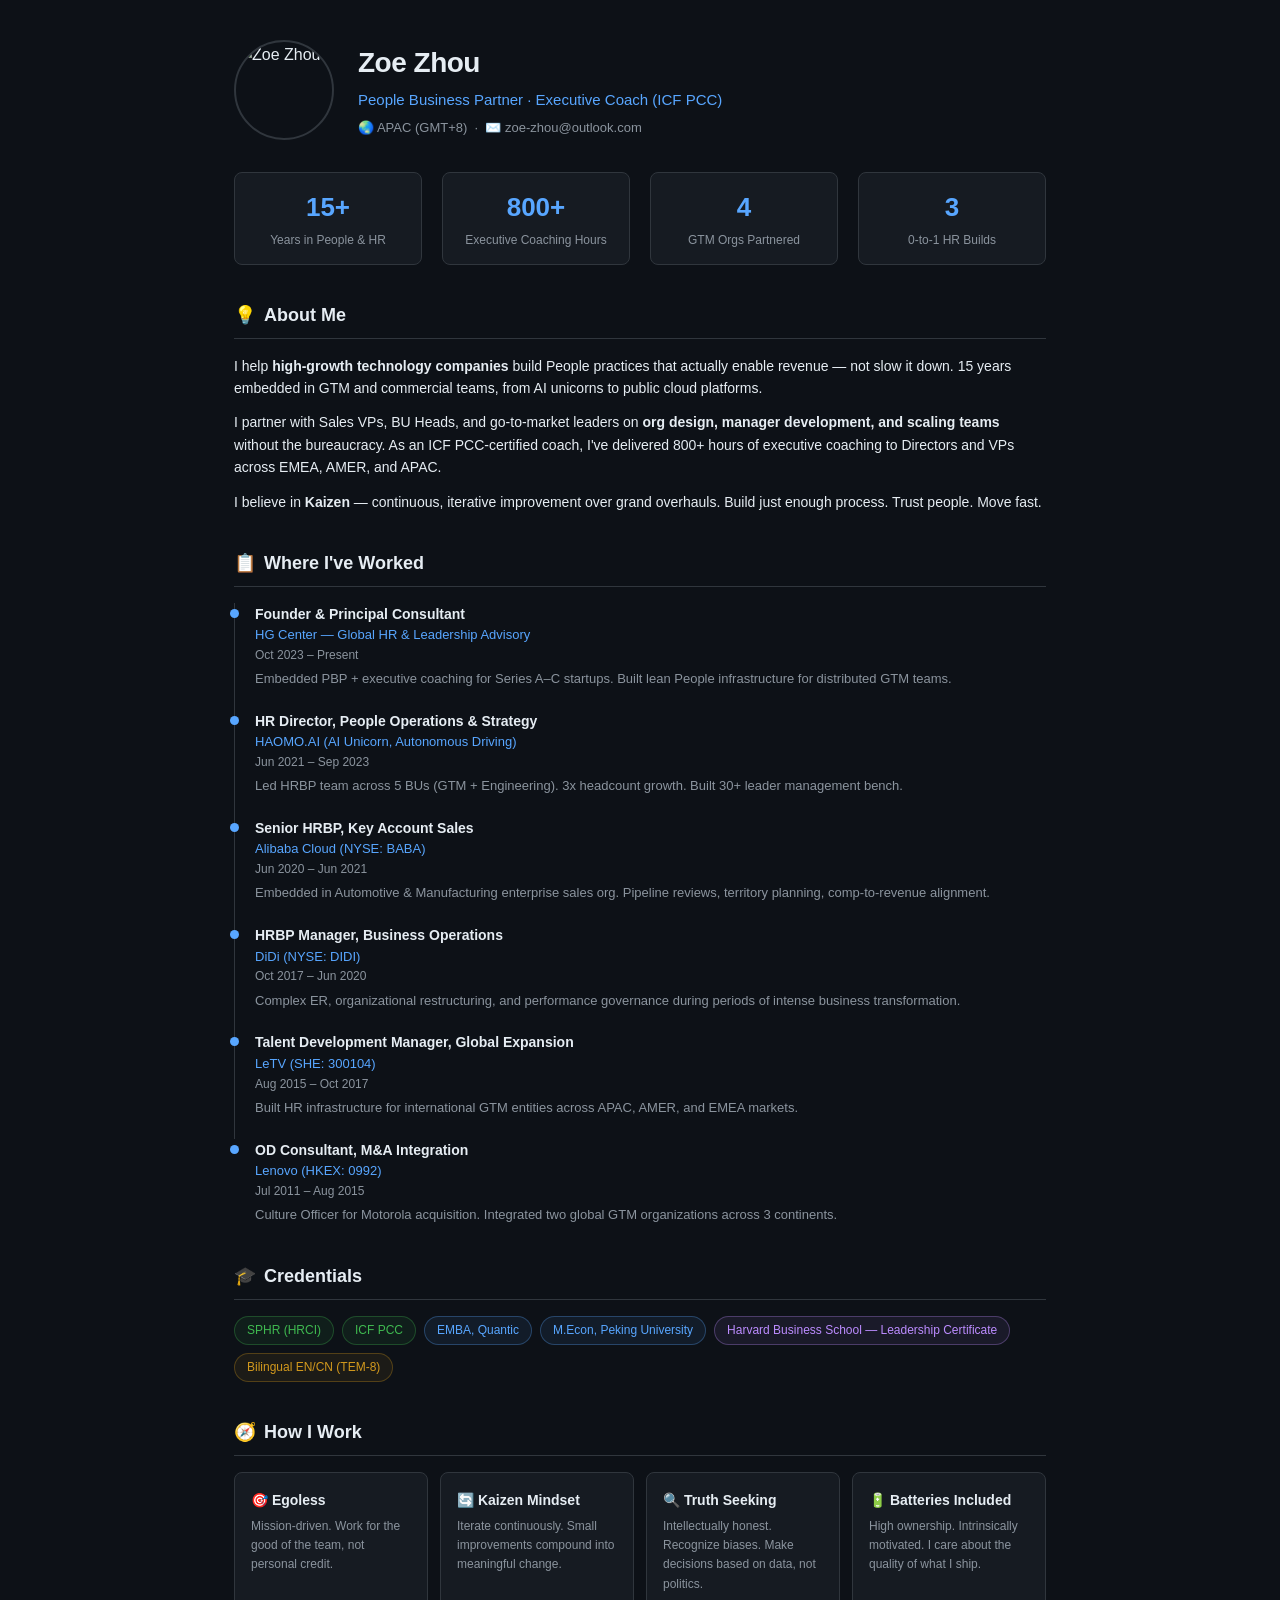
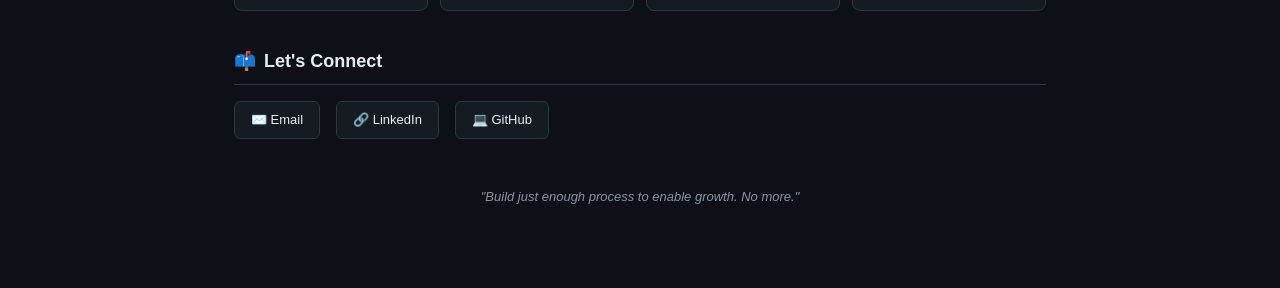
==== index.html @ 92620b41 "Add files via upload" ====
<!DOCTYPE html>
<html lang="en">
<head>
    <meta charset="UTF-8">
    <meta name="viewport" content="width=device-width, initial-scale=1.0">
    <title>Zoe Zhou — People Business Partner · Executive Coach</title>
    <style>
        :root {
            --bg: #0d1117;
            --surface: #161b22;
            --border: #30363d;
            --text: #e6edf3;
            --muted: #8b949e;
            --accent: #58a6ff;
            --green: #3fb950;
            --purple: #bc8cff;
            --orange: #d2991d;
        }

        * { margin: 0; padding: 0; box-sizing: border-box; }

        body {
            font-family: -apple-system, BlinkMacSystemFont, "Segoe UI", Helvetica, Arial, sans-serif;
            background: var(--bg);
            color: var(--text);
            line-height: 1.6;
            max-width: 860px;
            margin: 0 auto;
            padding: 40px 24px 80px;
        }

        /* ---- Header ---- */
        .header {
            display: flex;
            align-items: center;
            gap: 24px;
            margin-bottom: 32px;
            flex-wrap: wrap;
        }
        .avatar {
            width: 100px;
            height: 100px;
            border-radius: 50%;
            border: 2px solid var(--border);
            object-fit: cover;
            flex-shrink: 0;
        }
        .header-text h1 {
            font-size: 28px;
            font-weight: 700;
            letter-spacing: -0.5px;
        }
        .header-text .tagline {
            font-size: 15px;
            color: var(--accent);
            margin-top: 2px;
        }
        .header-text .meta {
            font-size: 13px;
            color: var(--muted);
            margin-top: 6px;
        }

        /* ---- Stats Row ---- */
        .stats {
            display: flex;
            gap: 20px;
            flex-wrap: wrap;
            margin-bottom: 36px;
        }
        .stat {
            background: var(--surface);
            border: 1px solid var(--border);
            border-radius: 8px;
            padding: 14px 20px;
            min-width: 120px;
            text-align: center;
            flex: 1;
        }
        .stat .num {
            font-size: 26px;
            font-weight: 700;
            color: var(--accent);
        }
        .stat .label {
            font-size: 12px;
            color: var(--muted);
            margin-top: 2px;
        }

        /* ---- Sections ---- */
        .section { margin-bottom: 36px; }
        .section h2 {
            font-size: 18px;
            font-weight: 600;
            margin-bottom: 16px;
            padding-bottom: 8px;
            border-bottom: 1px solid var(--border);
            display: flex;
            align-items: center;
            gap: 8px;
        }
        .section h2 .icon { font-size: 18px; }

        .section p, .section li {
            font-size: 14px;
            color: var(--text);
        }

        /* ---- Bio ---- */
        .bio p { margin-bottom: 12px; }

        /* ---- Timeline ---- */
        .timeline { list-style: none; }
        .timeline li {
            position: relative;
            padding-left: 20px;
            padding-bottom: 20px;
            border-left: 1px solid var(--border);
        }
        .timeline li:last-child { padding-bottom: 0; border-left-color: transparent; }
        .timeline li::before {
            content: "";
            position: absolute;
            left: -5px;
            top: 6px;
            width: 9px;
            height: 9px;
            border-radius: 50%;
            background: var(--accent);
        }
        .timeline .role {
            font-weight: 600;
            font-size: 14px;
        }
        .timeline .company {
            color: var(--accent);
            font-size: 13px;
        }
        .timeline .date {
            color: var(--muted);
            font-size: 12px;
        }
        .timeline .desc {
            font-size: 13px;
            color: var(--muted);
            margin-top: 4px;
        }

        /* ---- Badges ---- */
        .badges {
            display: flex;
            flex-wrap: wrap;
            gap: 8px;
        }
        .badge {
            display: inline-block;
            padding: 4px 12px;
            border-radius: 20px;
            font-size: 12px;
            font-weight: 500;
            background: var(--surface);
            border: 1px solid var(--border);
        }
        .badge.green  { color: var(--green);  border-color: rgba(63,185,80,0.3);  background: rgba(63,185,80,0.08); }
        .badge.blue   { color: var(--accent);  border-color: rgba(88,166,255,0.3); background: rgba(88,166,255,0.08); }
        .badge.purple { color: var(--purple);  border-color: rgba(188,140,255,0.3); background: rgba(188,140,255,0.08); }
        .badge.orange { color: var(--orange);  border-color: rgba(210,153,29,0.3);  background: rgba(210,153,29,0.08); }

        /* ---- Values Grid ---- */
        .values {
            display: grid;
            grid-template-columns: repeat(auto-fit, minmax(180px, 1fr));
            gap: 12px;
        }
        .value-card {
            background: var(--surface);
            border: 1px solid var(--border);
            border-radius: 8px;
            padding: 16px;
        }
        .value-card h3 {
            font-size: 14px;
            font-weight: 600;
            margin-bottom: 6px;
        }
        .value-card p {
            font-size: 12px;
            color: var(--muted);
        }

        /* ---- Contact ---- */
        .contact {
            display: flex;
            gap: 16px;
            flex-wrap: wrap;
        }
        .contact a {
            display: inline-flex;
            align-items: center;
            gap: 6px;
            padding: 8px 16px;
            border-radius: 6px;
            font-size: 13px;
            font-weight: 500;
            text-decoration: none;
            background: var(--surface);
            border: 1px solid var(--border);
            color: var(--text);
            transition: border-color 0.2s;
        }
        .contact a:hover { border-color: var(--accent); }

        /* ---- Footer ---- */
        .footer {
            text-align: center;
            font-size: 13px;
            color: var(--muted);
            margin-top: 48px;
            font-style: italic;
        }

        /* ---- Responsive ---- */
        @media (max-width: 500px) {
            .header { flex-direction: column; align-items: flex-start; }
            .stats { flex-direction: column; }
        }
    </style>
</head>
<body>

    <!-- ===== HEADER ===== -->
    <div class="header">
        <img class="avatar" src="avatar.jpg" alt="Zoe Zhou">
        <div class="header-text">
            <h1>Zoe Zhou</h1>
            <div class="tagline">People Business Partner · Executive Coach (ICF PCC)</div>
            <div class="meta">🌏 APAC (GMT+8) &nbsp;·&nbsp; ✉️ zoe-zhou@outlook.com</div>
        </div>
    </div>

    <!-- ===== STATS ===== -->
    <div class="stats">
        <div class="stat">
            <div class="num">15+</div>
            <div class="label">Years in People &amp; HR</div>
        </div>
        <div class="stat">
            <div class="num">800+</div>
            <div class="label">Executive Coaching Hours</div>
        </div>
        <div class="stat">
            <div class="num">4</div>
            <div class="label">GTM Orgs Partnered</div>
        </div>
        <div class="stat">
            <div class="num">3</div>
            <div class="label">0-to-1 HR Builds</div>
        </div>
    </div>

    <!-- ===== BIO ===== -->
    <div class="section">
        <h2><span class="icon">💡</span> About Me</h2>
        <div class="bio">
            <p>
                I help <strong>high-growth technology companies</strong> build People practices that actually enable revenue — not slow it down. 15 years embedded in GTM and commercial teams, from AI unicorns to public cloud platforms.
            </p>
            <p>
                I partner with Sales VPs, BU Heads, and go-to-market leaders on <strong>org design, manager development, and scaling teams</strong> without the bureaucracy. As an ICF PCC-certified coach, I've delivered 800+ hours of executive coaching to Directors and VPs across EMEA, AMER, and APAC.
            </p>
            <p>
                I believe in <strong>Kaizen</strong> — continuous, iterative improvement over grand overhauls. Build just enough process. Trust people. Move fast.
            </p>
        </div>
    </div>

    <!-- ===== TIMELINE ===== -->
    <div class="section">
        <h2><span class="icon">📋</span> Where I've Worked</h2>
        <ul class="timeline">
            <li>
                <div class="role">Founder &amp; Principal Consultant</div>
                <div class="company">HG Center — Global HR &amp; Leadership Advisory</div>
                <div class="date">Oct 2023 – Present</div>
                <div class="desc">Embedded PBP + executive coaching for Series A–C startups. Built lean People infrastructure for distributed GTM teams.</div>
            </li>
            <li>
                <div class="role">HR Director, People Operations &amp; Strategy</div>
                <div class="company">HAOMO.AI (AI Unicorn, Autonomous Driving)</div>
                <div class="date">Jun 2021 – Sep 2023</div>
                <div class="desc">Led HRBP team across 5 BUs (GTM + Engineering). 3x headcount growth. Built 30+ leader management bench.</div>
            </li>
            <li>
                <div class="role">Senior HRBP, Key Account Sales</div>
                <div class="company">Alibaba Cloud (NYSE: BABA)</div>
                <div class="date">Jun 2020 – Jun 2021</div>
                <div class="desc">Embedded in Automotive &amp; Manufacturing enterprise sales org. Pipeline reviews, territory planning, comp-to-revenue alignment.</div>
            </li>
            <li>
                <div class="role">HRBP Manager, Business Operations</div>
                <div class="company">DiDi (NYSE: DIDI)</div>
                <div class="date">Oct 2017 – Jun 2020</div>
                <div class="desc">Complex ER, organizational restructuring, and performance governance during periods of intense business transformation.</div>
            </li>
            <li>
                <div class="role">Talent Development Manager, Global Expansion</div>
                <div class="company">LeTV (SHE: 300104)</div>
                <div class="date">Aug 2015 – Oct 2017</div>
                <div class="desc">Built HR infrastructure for international GTM entities across APAC, AMER, and EMEA markets.</div>
            </li>
            <li>
                <div class="role">OD Consultant, M&amp;A Integration</div>
                <div class="company">Lenovo (HKEX: 0992)</div>
                <div class="date">Jul 2011 – Aug 2015</div>
                <div class="desc">Culture Officer for Motorola acquisition. Integrated two global GTM organizations across 3 continents.</div>
            </li>
        </ul>
    </div>

    <!-- ===== CREDENTIALS ===== -->
    <div class="section">
        <h2><span class="icon">🎓</span> Credentials</h2>
        <div class="badges">
            <span class="badge green">SPHR (HRCI)</span>
            <span class="badge green">ICF PCC</span>
            <span class="badge blue">EMBA, Quantic</span>
            <span class="badge blue">M.Econ, Peking University</span>
            <span class="badge purple">Harvard Business School — Leadership Certificate</span>
            <span class="badge orange">Bilingual EN/CN (TEM-8)</span>
        </div>
    </div>

    <!-- ===== VALUES ===== -->
    <div class="section">
        <h2><span class="icon">🧭</span> How I Work</h2>
        <div class="values">
            <div class="value-card">
                <h3>🎯 Egoless</h3>
                <p>Mission-driven. Work for the good of the team, not personal credit.</p>
            </div>
            <div class="value-card">
                <h3>🔄 Kaizen Mindset</h3>
                <p>Iterate continuously. Small improvements compound into meaningful change.</p>
            </div>
            <div class="value-card">
                <h3>🔍 Truth Seeking</h3>
                <p>Intellectually honest. Recognize biases. Make decisions based on data, not politics.</p>
            </div>
            <div class="value-card">
                <h3>🔋 Batteries Included</h3>
                <p>High ownership. Intrinsically motivated. I care about the quality of what I ship.</p>
            </div>
        </div>
    </div>

    <!-- ===== CONTACT ===== -->
    <div class="section">
        <h2><span class="icon">📫</span> Let's Connect</h2>
        <div class="contact">
            <a href="mailto:zoe-zhou@outlook.com">✉️ Email</a>
            <a href="https://linkedin.com/in/your-profile" target="_blank" rel="noopener">🔗 LinkedIn</a>
            <a href="https://github.com/your-username" target="_blank" rel="noopener">💻 GitHub</a>
        </div>
    </div>

    <!-- ===== FOOTER ===== -->
    <div class="footer">
        "Build just enough process to enable growth. No more."
    </div>

</body>
</html>
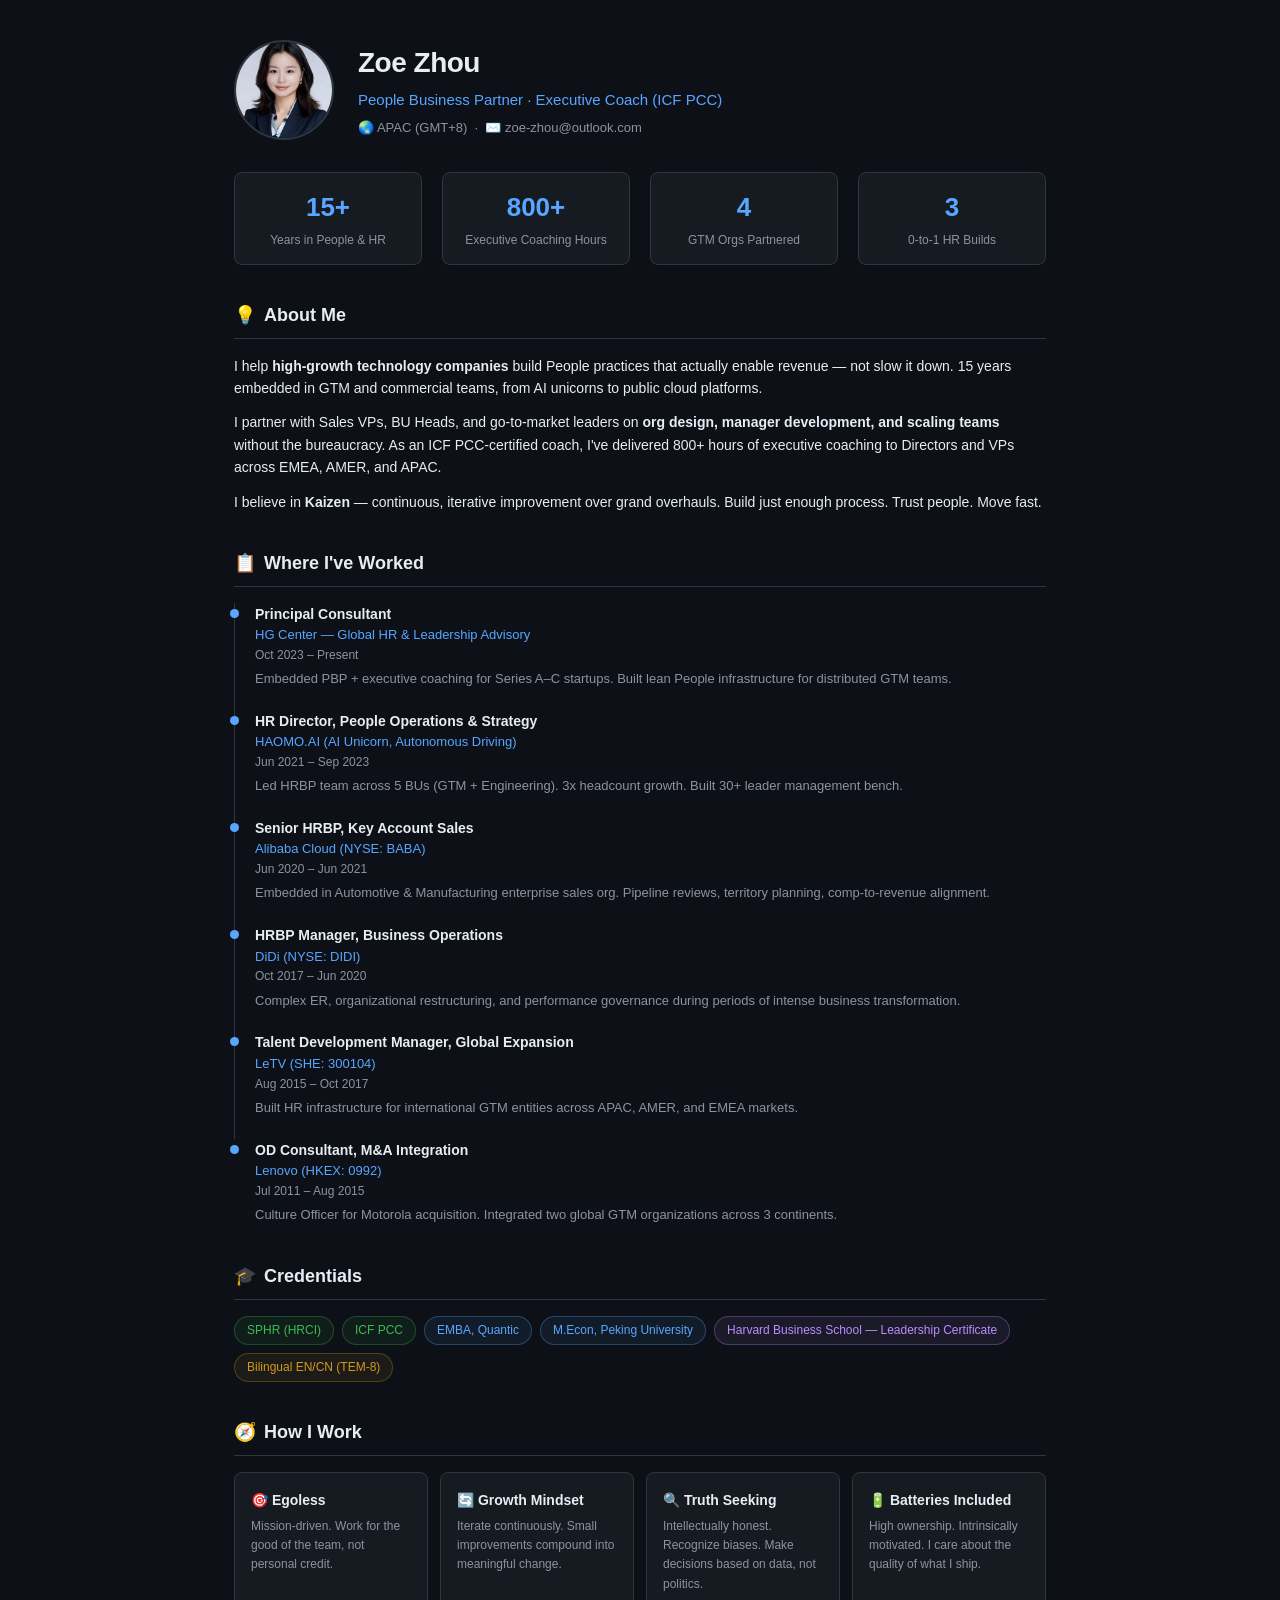
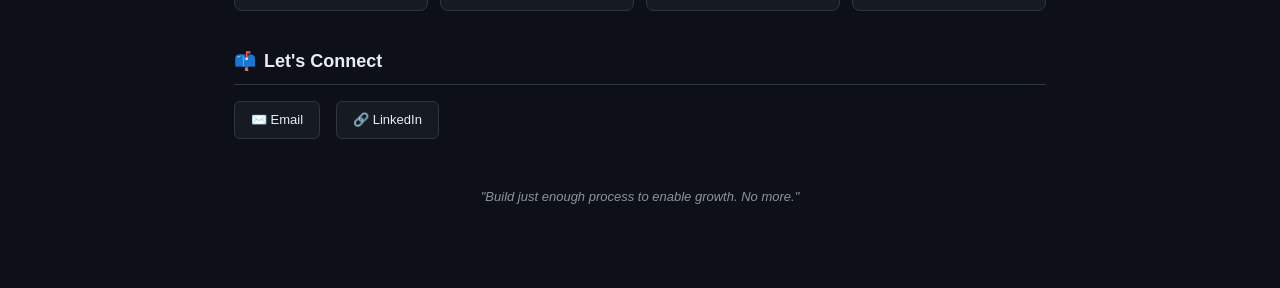
==== commit 7418eade: "Update index.html" ====
--- a/index.html
+++ b/index.html
@@ -280,7 +280,7 @@
         <h2><span class="icon">📋</span> Where I've Worked</h2>
         <ul class="timeline">
             <li>
-                <div class="role">Founder &amp; Principal Consultant</div>
+                <div class="role">Principal Consultant</div>
                 <div class="company">HG Center — Global HR &amp; Leadership Advisory</div>
                 <div class="date">Oct 2023 – Present</div>
                 <div class="desc">Embedded PBP + executive coaching for Series A–C startups. Built lean People infrastructure for distributed GTM teams.</div>
@@ -340,7 +340,7 @@
                 <p>Mission-driven. Work for the good of the team, not personal credit.</p>
             </div>
             <div class="value-card">
-                <h3>🔄 Kaizen Mindset</h3>
+                <h3>🔄 Growth Mindset</h3>
                 <p>Iterate continuously. Small improvements compound into meaningful change.</p>
             </div>
             <div class="value-card">
@@ -359,8 +359,7 @@
         <h2><span class="icon">📫</span> Let's Connect</h2>
         <div class="contact">
             <a href="mailto:zoe-zhou@outlook.com">✉️ Email</a>
-            <a href="https://linkedin.com/in/your-profile" target="_blank" rel="noopener">🔗 LinkedIn</a>
-            <a href="https://github.com/your-username" target="_blank" rel="noopener">💻 GitHub</a>
+            <a href="www.linkedin.com/in/zoe-zhou-058872bb" target="_blank" rel="noopener">🔗 LinkedIn</a>
         </div>
     </div>
 
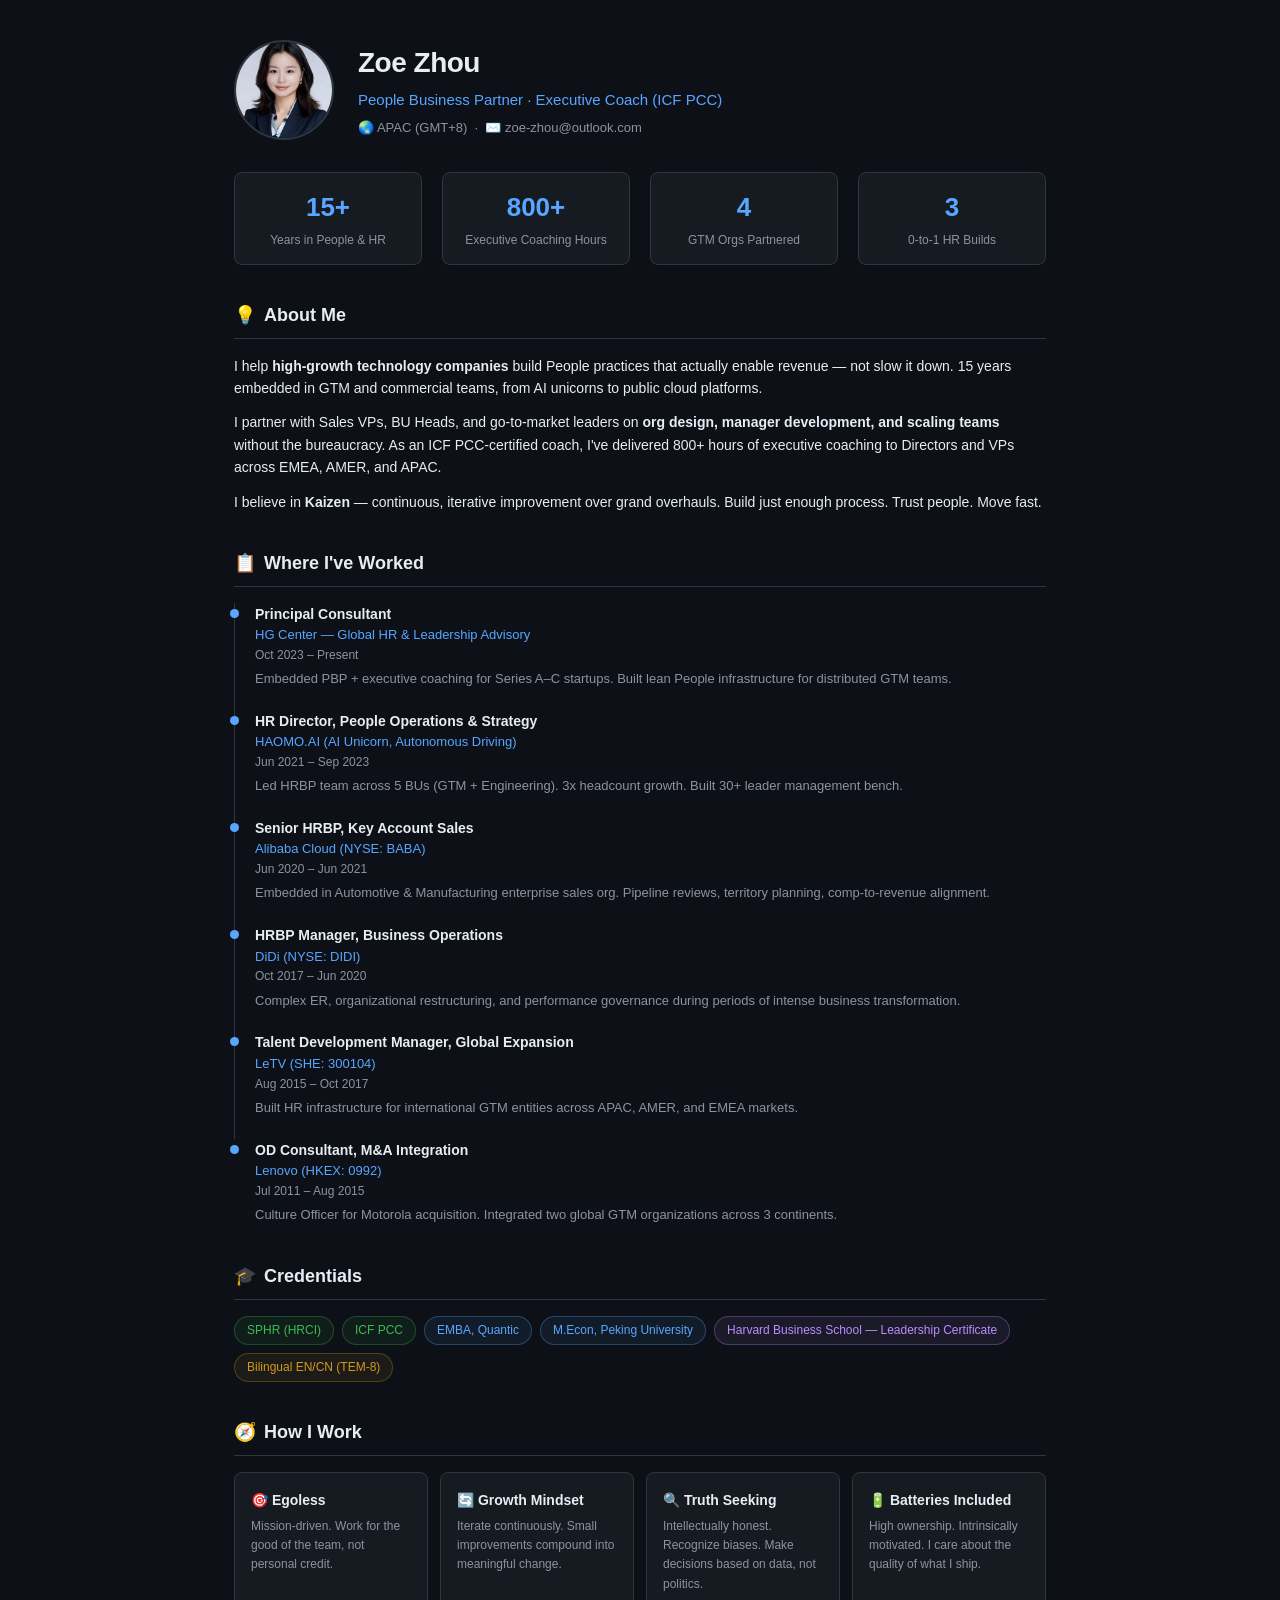
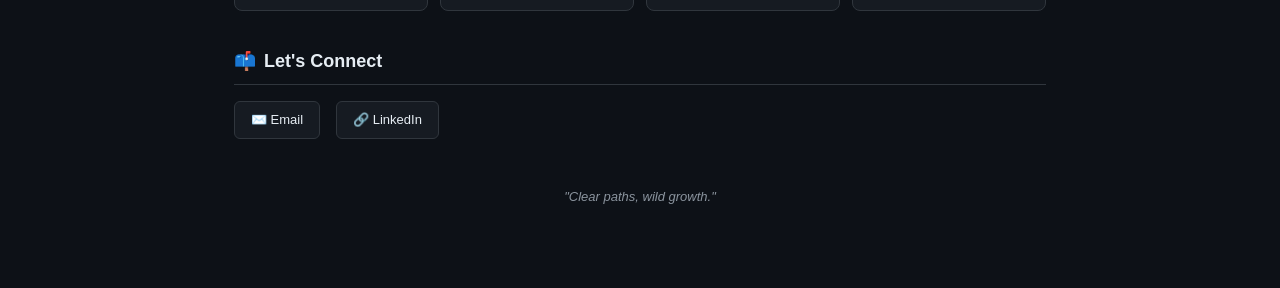
==== commit 620a7195: "Update index.html" ====
--- a/index.html
+++ b/index.html
@@ -365,7 +365,7 @@
 
     <!-- ===== FOOTER ===== -->
     <div class="footer">
-        "Build just enough process to enable growth. No more."
+        "Clear paths, wild growth."
     </div>
 
 </body>
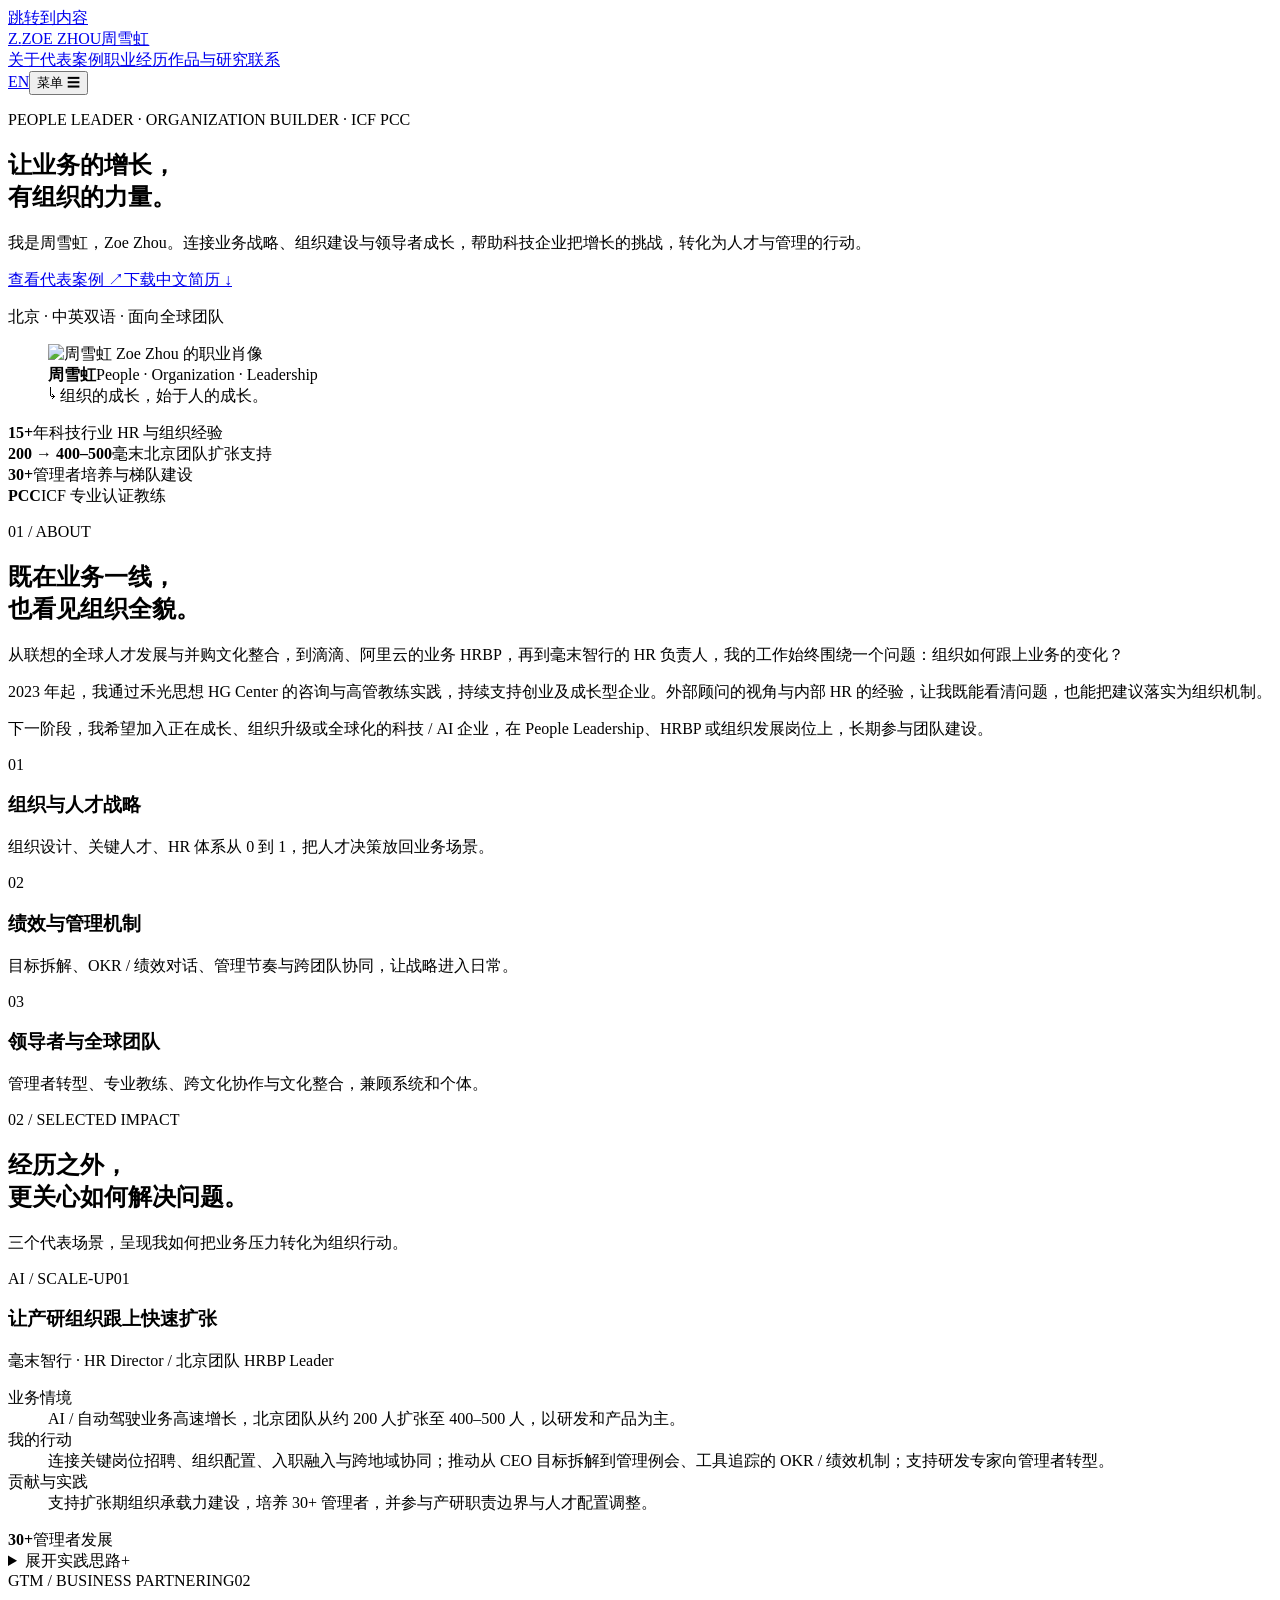
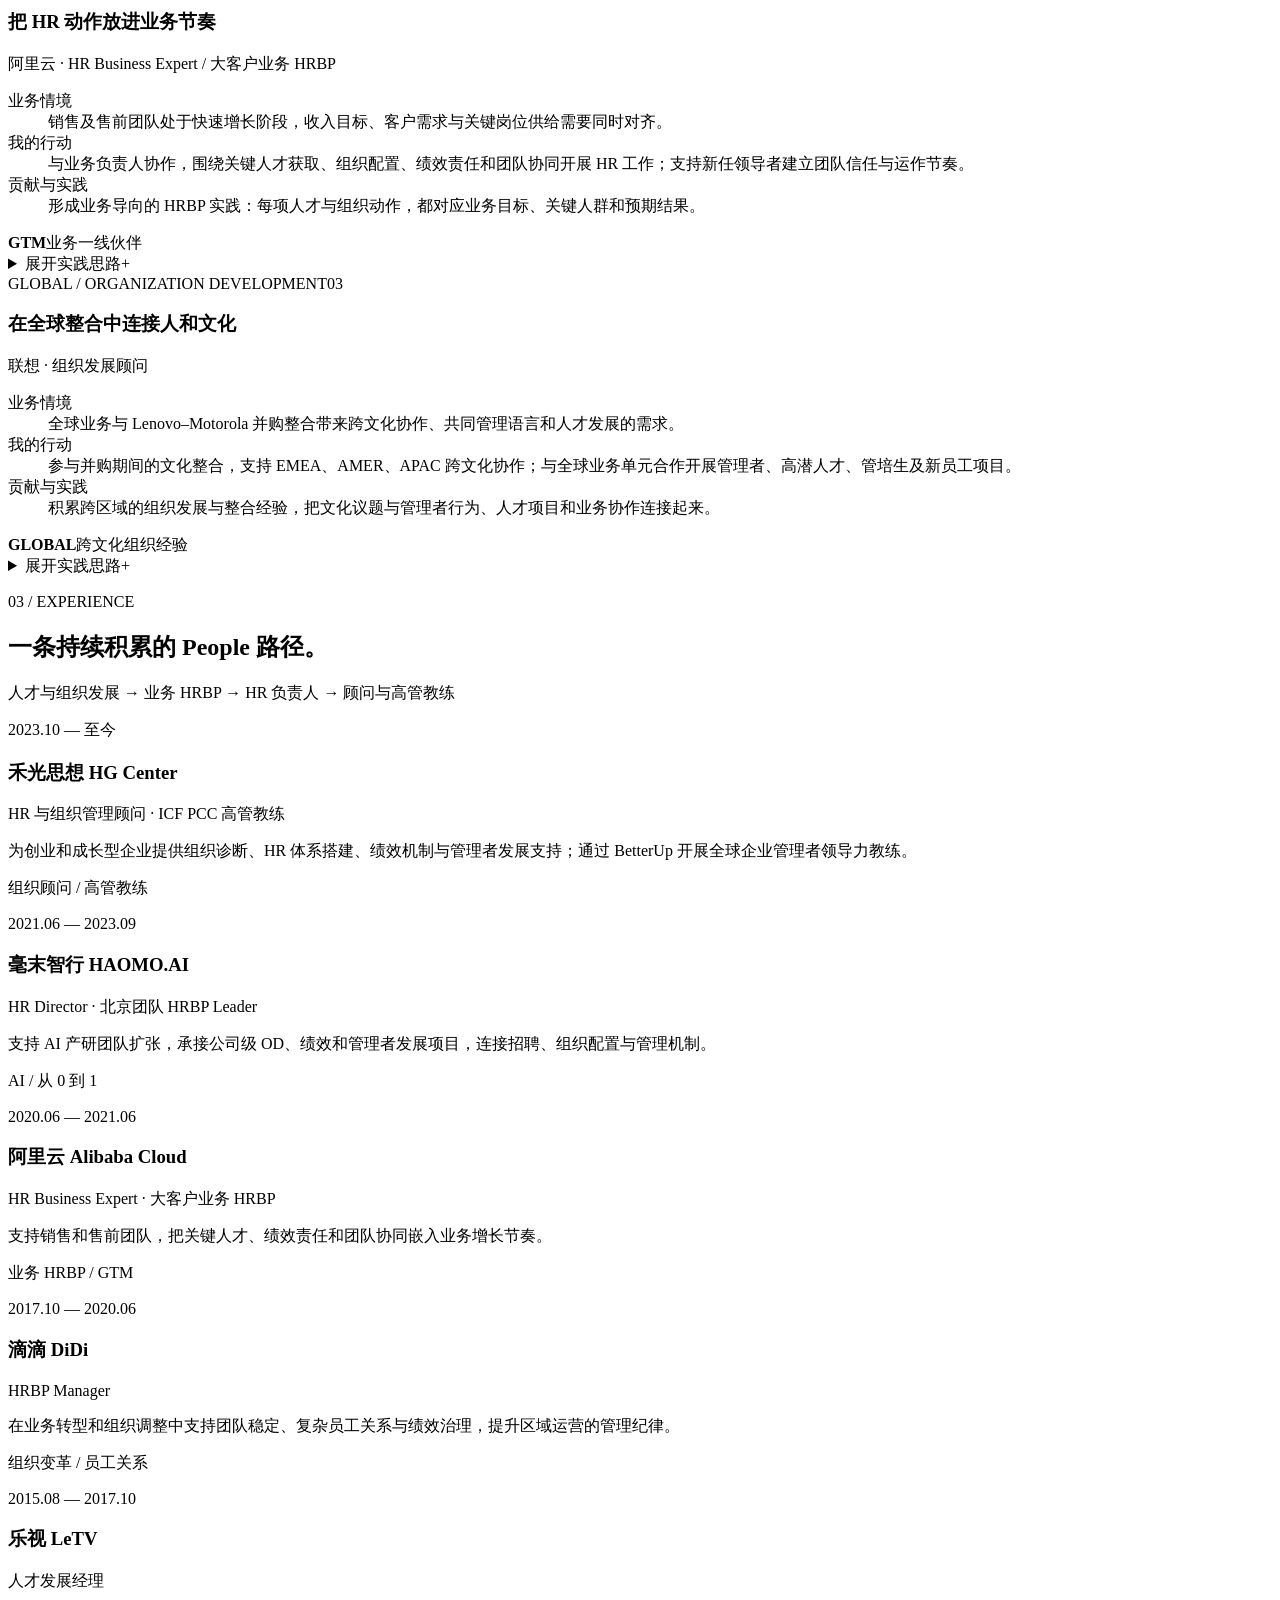
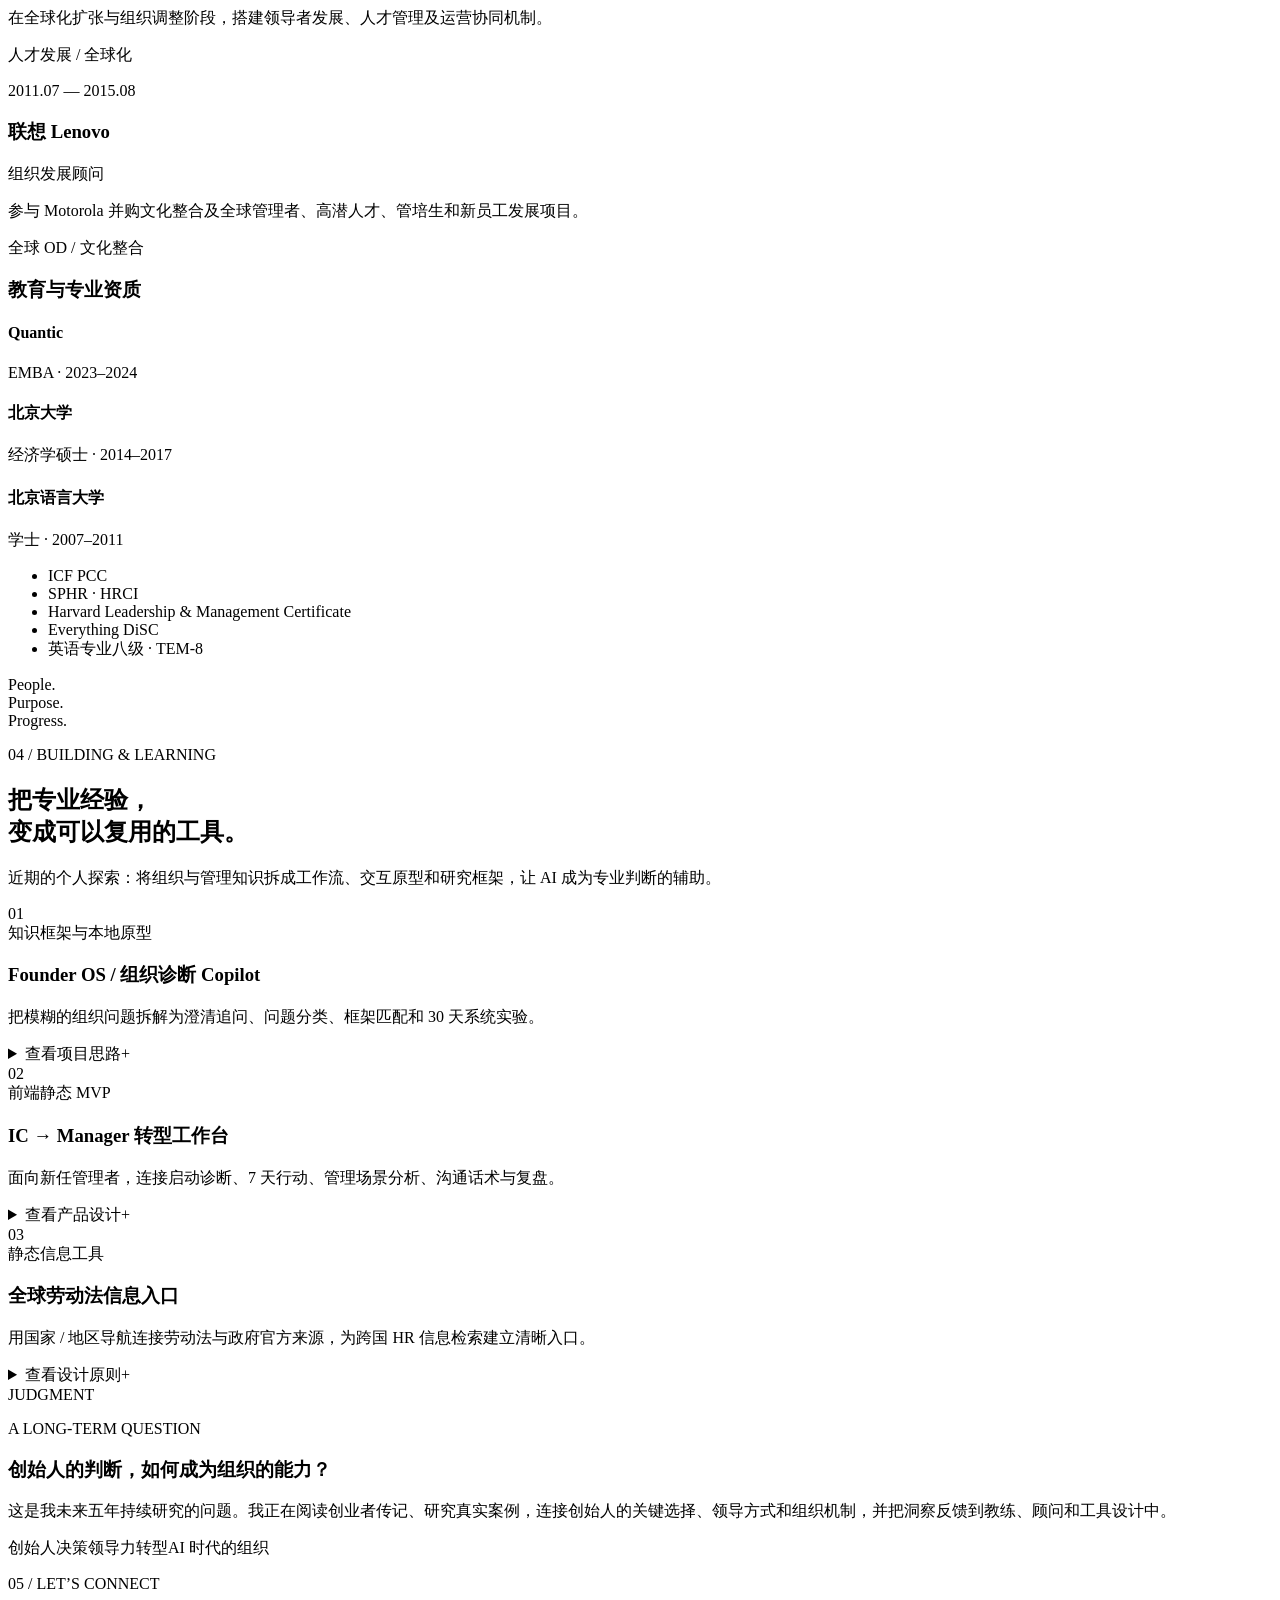
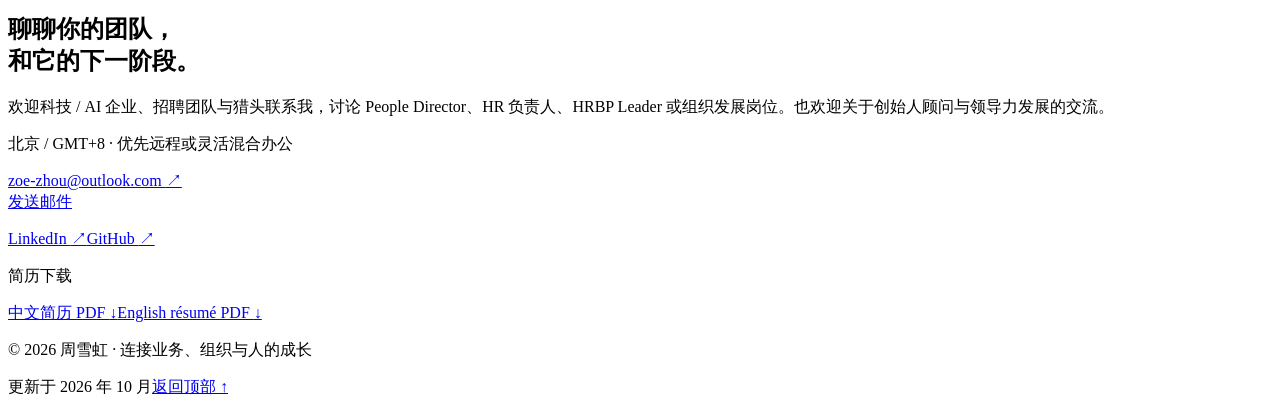
==== commit a44821ff: "Add files via upload" ====
--- a/index.html
+++ b/index.html
@@ -1,372 +1,17 @@
-<!DOCTYPE html>
-<html lang="en">
-<head>
-    <meta charset="UTF-8">
-    <meta name="viewport" content="width=device-width, initial-scale=1.0">
-    <title>Zoe Zhou — People Business Partner · Executive Coach</title>
-    <style>
-        :root {
-            --bg: #0d1117;
-            --surface: #161b22;
-            --border: #30363d;
-            --text: #e6edf3;
-            --muted: #8b949e;
-            --accent: #58a6ff;
-            --green: #3fb950;
-            --purple: #bc8cff;
-            --orange: #d2991d;
-        }
-
-        * { margin: 0; padding: 0; box-sizing: border-box; }
-
-        body {
-            font-family: -apple-system, BlinkMacSystemFont, "Segoe UI", Helvetica, Arial, sans-serif;
-            background: var(--bg);
-            color: var(--text);
-            line-height: 1.6;
-            max-width: 860px;
-            margin: 0 auto;
-            padding: 40px 24px 80px;
-        }
-
-        /* ---- Header ---- */
-        .header {
-            display: flex;
-            align-items: center;
-            gap: 24px;
-            margin-bottom: 32px;
-            flex-wrap: wrap;
-        }
-        .avatar {
-            width: 100px;
-            height: 100px;
-            border-radius: 50%;
-            border: 2px solid var(--border);
-            object-fit: cover;
-            flex-shrink: 0;
-        }
-        .header-text h1 {
-            font-size: 28px;
-            font-weight: 700;
-            letter-spacing: -0.5px;
-        }
-        .header-text .tagline {
-            font-size: 15px;
-            color: var(--accent);
-            margin-top: 2px;
-        }
-        .header-text .meta {
-            font-size: 13px;
-            color: var(--muted);
-            margin-top: 6px;
-        }
-
-        /* ---- Stats Row ---- */
-        .stats {
-            display: flex;
-            gap: 20px;
-            flex-wrap: wrap;
-            margin-bottom: 36px;
-        }
-        .stat {
-            background: var(--surface);
-            border: 1px solid var(--border);
-            border-radius: 8px;
-            padding: 14px 20px;
-            min-width: 120px;
-            text-align: center;
-            flex: 1;
-        }
-        .stat .num {
-            font-size: 26px;
-            font-weight: 700;
-            color: var(--accent);
-        }
-        .stat .label {
-            font-size: 12px;
-            color: var(--muted);
-            margin-top: 2px;
-        }
-
-        /* ---- Sections ---- */
-        .section { margin-bottom: 36px; }
-        .section h2 {
-            font-size: 18px;
-            font-weight: 600;
-            margin-bottom: 16px;
-            padding-bottom: 8px;
-            border-bottom: 1px solid var(--border);
-            display: flex;
-            align-items: center;
-            gap: 8px;
-        }
-        .section h2 .icon { font-size: 18px; }
-
-        .section p, .section li {
-            font-size: 14px;
-            color: var(--text);
-        }
-
-        /* ---- Bio ---- */
-        .bio p { margin-bottom: 12px; }
-
-        /* ---- Timeline ---- */
-        .timeline { list-style: none; }
-        .timeline li {
-            position: relative;
-            padding-left: 20px;
-            padding-bottom: 20px;
-            border-left: 1px solid var(--border);
-        }
-        .timeline li:last-child { padding-bottom: 0; border-left-color: transparent; }
-        .timeline li::before {
-            content: "";
-            position: absolute;
-            left: -5px;
-            top: 6px;
-            width: 9px;
-            height: 9px;
-            border-radius: 50%;
-            background: var(--accent);
-        }
-        .timeline .role {
-            font-weight: 600;
-            font-size: 14px;
-        }
-        .timeline .company {
-            color: var(--accent);
-            font-size: 13px;
-        }
-        .timeline .date {
-            color: var(--muted);
-            font-size: 12px;
-        }
-        .timeline .desc {
-            font-size: 13px;
-            color: var(--muted);
-            margin-top: 4px;
-        }
-
-        /* ---- Badges ---- */
-        .badges {
-            display: flex;
-            flex-wrap: wrap;
-            gap: 8px;
-        }
-        .badge {
-            display: inline-block;
-            padding: 4px 12px;
-            border-radius: 20px;
-            font-size: 12px;
-            font-weight: 500;
-            background: var(--surface);
-            border: 1px solid var(--border);
-        }
-        .badge.green  { color: var(--green);  border-color: rgba(63,185,80,0.3);  background: rgba(63,185,80,0.08); }
-        .badge.blue   { color: var(--accent);  border-color: rgba(88,166,255,0.3); background: rgba(88,166,255,0.08); }
-        .badge.purple { color: var(--purple);  border-color: rgba(188,140,255,0.3); background: rgba(188,140,255,0.08); }
-        .badge.orange { color: var(--orange);  border-color: rgba(210,153,29,0.3);  background: rgba(210,153,29,0.08); }
-
-        /* ---- Values Grid ---- */
-        .values {
-            display: grid;
-            grid-template-columns: repeat(auto-fit, minmax(180px, 1fr));
-            gap: 12px;
-        }
-        .value-card {
-            background: var(--surface);
-            border: 1px solid var(--border);
-            border-radius: 8px;
-            padding: 16px;
-        }
-        .value-card h3 {
-            font-size: 14px;
-            font-weight: 600;
-            margin-bottom: 6px;
-        }
-        .value-card p {
-            font-size: 12px;
-            color: var(--muted);
-        }
-
-        /* ---- Contact ---- */
-        .contact {
-            display: flex;
-            gap: 16px;
-            flex-wrap: wrap;
-        }
-        .contact a {
-            display: inline-flex;
-            align-items: center;
-            gap: 6px;
-            padding: 8px 16px;
-            border-radius: 6px;
-            font-size: 13px;
-            font-weight: 500;
-            text-decoration: none;
-            background: var(--surface);
-            border: 1px solid var(--border);
-            color: var(--text);
-            transition: border-color 0.2s;
-        }
-        .contact a:hover { border-color: var(--accent); }
-
-        /* ---- Footer ---- */
-        .footer {
-            text-align: center;
-            font-size: 13px;
-            color: var(--muted);
-            margin-top: 48px;
-            font-style: italic;
-        }
-
-        /* ---- Responsive ---- */
-        @media (max-width: 500px) {
-            .header { flex-direction: column; align-items: flex-start; }
-            .stats { flex-direction: column; }
-        }
-    </style>
-</head>
-<body>
-
-    <!-- ===== HEADER ===== -->
-    <div class="header">
-        <img class="avatar" src="avatar.jpg" alt="Zoe Zhou">
-        <div class="header-text">
-            <h1>Zoe Zhou</h1>
-            <div class="tagline">People Business Partner · Executive Coach (ICF PCC)</div>
-            <div class="meta">🌏 APAC (GMT+8) &nbsp;·&nbsp; ✉️ zoe-zhou@outlook.com</div>
-        </div>
-    </div>
-
-    <!-- ===== STATS ===== -->
-    <div class="stats">
-        <div class="stat">
-            <div class="num">15+</div>
-            <div class="label">Years in People &amp; HR</div>
-        </div>
-        <div class="stat">
-            <div class="num">800+</div>
-            <div class="label">Executive Coaching Hours</div>
-        </div>
-        <div class="stat">
-            <div class="num">4</div>
-            <div class="label">GTM Orgs Partnered</div>
-        </div>
-        <div class="stat">
-            <div class="num">3</div>
-            <div class="label">0-to-1 HR Builds</div>
-        </div>
-    </div>
-
-    <!-- ===== BIO ===== -->
-    <div class="section">
-        <h2><span class="icon">💡</span> About Me</h2>
-        <div class="bio">
-            <p>
-                I help <strong>high-growth technology companies</strong> build People practices that actually enable revenue — not slow it down. 15 years embedded in GTM and commercial teams, from AI unicorns to public cloud platforms.
-            </p>
-            <p>
-                I partner with Sales VPs, BU Heads, and go-to-market leaders on <strong>org design, manager development, and scaling teams</strong> without the bureaucracy. As an ICF PCC-certified coach, I've delivered 800+ hours of executive coaching to Directors and VPs across EMEA, AMER, and APAC.
-            </p>
-            <p>
-                I believe in <strong>Kaizen</strong> — continuous, iterative improvement over grand overhauls. Build just enough process. Trust people. Move fast.
-            </p>
-        </div>
-    </div>
-
-    <!-- ===== TIMELINE ===== -->
-    <div class="section">
-        <h2><span class="icon">📋</span> Where I've Worked</h2>
-        <ul class="timeline">
-            <li>
-                <div class="role">Principal Consultant</div>
-                <div class="company">HG Center — Global HR &amp; Leadership Advisory</div>
-                <div class="date">Oct 2023 – Present</div>
-                <div class="desc">Embedded PBP + executive coaching for Series A–C startups. Built lean People infrastructure for distributed GTM teams.</div>
-            </li>
-            <li>
-                <div class="role">HR Director, People Operations &amp; Strategy</div>
-                <div class="company">HAOMO.AI (AI Unicorn, Autonomous Driving)</div>
-                <div class="date">Jun 2021 – Sep 2023</div>
-                <div class="desc">Led HRBP team across 5 BUs (GTM + Engineering). 3x headcount growth. Built 30+ leader management bench.</div>
-            </li>
-            <li>
-                <div class="role">Senior HRBP, Key Account Sales</div>
-                <div class="company">Alibaba Cloud (NYSE: BABA)</div>
-                <div class="date">Jun 2020 – Jun 2021</div>
-                <div class="desc">Embedded in Automotive &amp; Manufacturing enterprise sales org. Pipeline reviews, territory planning, comp-to-revenue alignment.</div>
-            </li>
-            <li>
-                <div class="role">HRBP Manager, Business Operations</div>
-                <div class="company">DiDi (NYSE: DIDI)</div>
-                <div class="date">Oct 2017 – Jun 2020</div>
-                <div class="desc">Complex ER, organizational restructuring, and performance governance during periods of intense business transformation.</div>
-            </li>
-            <li>
-                <div class="role">Talent Development Manager, Global Expansion</div>
-                <div class="company">LeTV (SHE: 300104)</div>
-                <div class="date">Aug 2015 – Oct 2017</div>
-                <div class="desc">Built HR infrastructure for international GTM entities across APAC, AMER, and EMEA markets.</div>
-            </li>
-            <li>
-                <div class="role">OD Consultant, M&amp;A Integration</div>
-                <div class="company">Lenovo (HKEX: 0992)</div>
-                <div class="date">Jul 2011 – Aug 2015</div>
-                <div class="desc">Culture Officer for Motorola acquisition. Integrated two global GTM organizations across 3 continents.</div>
-            </li>
-        </ul>
-    </div>
-
-    <!-- ===== CREDENTIALS ===== -->
-    <div class="section">
-        <h2><span class="icon">🎓</span> Credentials</h2>
-        <div class="badges">
-            <span class="badge green">SPHR (HRCI)</span>
-            <span class="badge green">ICF PCC</span>
-            <span class="badge blue">EMBA, Quantic</span>
-            <span class="badge blue">M.Econ, Peking University</span>
-            <span class="badge purple">Harvard Business School — Leadership Certificate</span>
-            <span class="badge orange">Bilingual EN/CN (TEM-8)</span>
-        </div>
-    </div>
-
-    <!-- ===== VALUES ===== -->
-    <div class="section">
-        <h2><span class="icon">🧭</span> How I Work</h2>
-        <div class="values">
-            <div class="value-card">
-                <h3>🎯 Egoless</h3>
-                <p>Mission-driven. Work for the good of the team, not personal credit.</p>
-            </div>
-            <div class="value-card">
-                <h3>🔄 Growth Mindset</h3>
-                <p>Iterate continuously. Small improvements compound into meaningful change.</p>
-            </div>
-            <div class="value-card">
-                <h3>🔍 Truth Seeking</h3>
-                <p>Intellectually honest. Recognize biases. Make decisions based on data, not politics.</p>
-            </div>
-            <div class="value-card">
-                <h3>🔋 Batteries Included</h3>
-                <p>High ownership. Intrinsically motivated. I care about the quality of what I ship.</p>
-            </div>
-        </div>
-    </div>
-
-    <!-- ===== CONTACT ===== -->
-    <div class="section">
-        <h2><span class="icon">📫</span> Let's Connect</h2>
-        <div class="contact">
-            <a href="mailto:zoe-zhou@outlook.com">✉️ Email</a>
-            <a href="www.linkedin.com/in/zoe-zhou-058872bb" target="_blank" rel="noopener">🔗 LinkedIn</a>
-        </div>
-    </div>
-
-    <!-- ===== FOOTER ===== -->
-    <div class="footer">
-        "Clear paths, wild growth."
-    </div>
-
-</body>
-</html>
+<!doctype html>
+<html lang="zh-CN"><head><meta charset="utf-8"><meta name="viewport" content="width=device-width, initial-scale=1">
+<title>周雪虹 Zoe Zhou｜科技与 AI 企业 People Leader · ICF PCC 高管教练</title><meta name="description" content="周雪虹 Zoe Zhou，15年以上科技行业 HR 与组织发展经验，曾任职联想、滴滴、阿里云、毫末智行。专注组织建设、人才战略、管理者发展与全球化，ICF PCC 认证高管教练。"><meta name="theme-color" content="#183e35">
+<link rel="canonical" href="https://zhouxuehong.com/"><link rel="alternate" hreflang="zh-CN" href="https://zhouxuehong.com/"><link rel="alternate" hreflang="en" href="https://zhouxuehong.com/en.html"><link rel="alternate" hreflang="x-default" href="https://zhouxuehong.com/">
+<meta property="og:type" content="profile"><meta property="og:title" content="周雪虹 Zoe Zhou｜科技与 AI 企业 People Leader · ICF PCC 高管教练"><meta property="og:description" content="周雪虹 Zoe Zhou，15年以上科技行业 HR 与组织发展经验，曾任职联想、滴滴、阿里云、毫末智行。专注组织建设、人才战略、管理者发展与全球化，ICF PCC 认证高管教练。"><meta property="og:url" content="https://zhouxuehong.com/"><meta property="og:image" content="https://zhouxuehong.com/assets/social-preview.png"><meta property="og:image:width" content="1200"><meta property="og:image:height" content="630"><meta property="og:image:alt" content="Zoe Zhou — People, Organization, Leadership"><meta property="og:locale" content="zh_CN"><meta name="twitter:card" content="summary_large_image">
+<link rel="icon" href="assets/favicon.svg" type="image/svg+xml"><link rel="stylesheet" href="assets/styles.css"><script src="assets/site.js" defer></script><script type="application/ld+json">{"@context": "https://schema.org", "@type": "Person", "name": "Xuehong Zhou", "alternateName": ["Zoe Zhou", "周雪虹"], "url": "https://zhouxuehong.com/", "image": "https://zhouxuehong.com/assets/portrait.webp", "jobTitle": "People Leader & Executive Coach", "sameAs": ["https://www.linkedin.com/in/zoe-zhou-058872bb/"], "knowsLanguage": ["Chinese", "English"]}</script><noscript><style>@media(max-width:800px){.header-inner{height:auto;flex-wrap:wrap;padding-block:14px;gap:12px}.navigation{display:flex;position:static;order:3;width:100%;flex-direction:row;flex-wrap:wrap;border:0;padding:0;gap:5px 18px;font-size:12px!important}.navigation a{padding-block:4px}.menu-toggle{display:none}}</style></noscript></head>
+<body id="top"><a class="skip-link" href="#main">跳转到内容</a>
+<header class="site-header"><div class="container header-inner"><a class="brand" href="#top" aria-label="Zoe Zhou"><span class="brand-mark">Z.</span><span>ZOE ZHOU<span class="brand-sub">周雪虹</span></span></a><nav id="main-nav" class="navigation" aria-label="主导航"><a href="#about">关于</a><a href="#impact">代表案例</a><a href="#experience">职业经历</a><a href="#work">作品与研究</a><a href="#contact">联系</a></nav><div class="header-actions"><a class="language-switch" href="en.html" lang="en" hreflang="en" aria-label="Read in English">EN</a><button class="menu-toggle" type="button" aria-expanded="false" aria-controls="main-nav">菜单 <span aria-hidden="true">☰</span></button></div></div></header>
+<main id="main">
+<section class="hero container" aria-labelledby="hero-title"><div class="hero-copy"><p class="eyebrow hero-eyebrow">PEOPLE LEADER · ORGANIZATION BUILDER · ICF PCC</p><h1 id="hero-title">让业务的增长，<br>有组织的力量。</h1><p class="hero-intro">我是周雪虹，Zoe Zhou。连接业务战略、组织建设与领导者成长，帮助科技企业把增长的挑战，转化为人才与管理的行动。</p><div class="hero-actions"><a class="button button-primary" href="#impact">查看代表案例 <span aria-hidden="true">↗</span></a><a class="button button-outline" href="assets/Zoe-Zhou-Resume-ZH.pdf" download>下载中文简历 <span aria-hidden="true">↓</span></a></div><p class="hero-location">北京 · 中英双语 · 面向全球团队</p></div><figure class="portrait"><div class="portrait-frame"><img src="assets/portrait.webp" alt="周雪虹 Zoe Zhou 的职业肖像" width="760" height="906" fetchpriority="high"><div class="portrait-label"><strong>周雪虹</strong><span>People · Organization · Leadership</span></div></div><figcaption><span aria-hidden="true">↳</span> 组织的成长，始于人的成长。</figcaption></figure></section>
+<div class="container stats" aria-label="职业概览"><div class="stat"><strong>15+</strong><span>年科技行业 HR 与组织经验</span></div><div class="stat"><strong>200 → 400–500</strong><span>毫末北京团队扩张支持</span></div><div class="stat"><strong>30+</strong><span>管理者培养与梯队建设</span></div><div class="stat"><strong>PCC</strong><span>ICF 专业认证教练</span></div></div>
+<section id="about" class="section container" aria-labelledby="about-title"><p class="eyebrow section-label">01 / ABOUT</p><div class="about-grid"><h2 id="about-title">既在业务一线，<br>也看见组织全貌。</h2><div class="about-copy"><p>从联想的全球人才发展与并购文化整合，到滴滴、阿里云的业务 HRBP，再到毫末智行的 HR 负责人，我的工作始终围绕一个问题：组织如何跟上业务的变化？</p><p>2023 年起，我通过禾光思想 HG Center 的咨询与高管教练实践，持续支持创业及成长型企业。外部顾问的视角与内部 HR 的经验，让我既能看清问题，也能把建议落实为组织机制。</p><p>下一阶段，我希望加入正在成长、组织升级或全球化的科技 / AI 企业，在 People Leadership、HRBP 或组织发展岗位上，长期参与团队建设。</p></div></div><div class="capabilities"><article><span class="mini-index">01</span><h3>组织与人才战略</h3><p>组织设计、关键人才、HR 体系从 0 到 1，把人才决策放回业务场景。</p></article><article><span class="mini-index">02</span><h3>绩效与管理机制</h3><p>目标拆解、OKR / 绩效对话、管理节奏与跨团队协同，让战略进入日常。</p></article><article><span class="mini-index">03</span><h3>领导者与全球团队</h3><p>管理者转型、专业教练、跨文化协作与文化整合，兼顾系统和个体。</p></article></div></section>
+<section id="impact" class="section impact-section" aria-labelledby="impact-title"><div class="container"><div class="section-heading"><div><p class="eyebrow section-label">02 / SELECTED IMPACT</p><h2 id="impact-title">经历之外，<br>更关心如何解决问题。</h2></div><p>三个代表场景，呈现我如何把业务压力转化为组织行动。</p></div><div class="cases"><article class="case"><div class="case-top"><span class="eyebrow">AI / SCALE-UP</span><span class="case-number">01</span></div><h3>让产研组织跟上快速扩张</h3><p class="case-company">毫末智行 · HR Director / 北京团队 HRBP Leader</p><dl><dt>业务情境</dt><dd>AI / 自动驾驶业务高速增长，北京团队从约 200 人扩张至 400–500 人，以研发和产品为主。</dd><dt>我的行动</dt><dd>连接关键岗位招聘、组织配置、入职融入与跨地域协同；推动从 CEO 目标拆解到管理例会、工具追踪的 OKR / 绩效机制；支持研发专家向管理者转型。</dd><dt>贡献与实践</dt><dd>支持扩张期组织承载力建设，培养 30+ 管理者，并参与产研职责边界与人才配置调整。</dd></dl><div class="case-outcome"><strong>30+</strong><span>管理者发展</span></div><details><summary>展开实践思路<span aria-hidden="true">+</span></summary><div class="detail-body"><h4>从目标到管理行为</h4><p>管理者培养围绕目标管理、反馈辅导、授权和跨团队协作展开。重点是让新管理者不仅理解方法，也能在实际绩效对话和管理节奏中使用方法。</p></div></details></article><article class="case"><div class="case-top"><span class="eyebrow">GTM / BUSINESS PARTNERING</span><span class="case-number">02</span></div><h3>把 HR 动作放进业务节奏</h3><p class="case-company">阿里云 · HR Business Expert / 大客户业务 HRBP</p><dl><dt>业务情境</dt><dd>销售及售前团队处于快速增长阶段，收入目标、客户需求与关键岗位供给需要同时对齐。</dd><dt>我的行动</dt><dd>与业务负责人协作，围绕关键人才获取、组织配置、绩效责任和团队协同开展 HR 工作；支持新任领导者建立团队信任与运作节奏。</dd><dt>贡献与实践</dt><dd>形成业务导向的 HRBP 实践：每项人才与组织动作，都对应业务目标、关键人群和预期结果。</dd></dl><div class="case-outcome"><strong>GTM</strong><span>业务一线伙伴</span></div><details><summary>展开实践思路<span aria-hidden="true">+</span></summary><div class="detail-body"><h4>我如何理解业务伙伴</h4><p>先理解收入目标与业务链路，再识别关键岗位、团队协作和领导者能力的瓶颈。HR 的价值体现在帮助团队作出更好的取舍，并承担执行结果。</p></div></details></article><article class="case"><div class="case-top"><span class="eyebrow">GLOBAL / ORGANIZATION DEVELOPMENT</span><span class="case-number">03</span></div><h3>在全球整合中连接人和文化</h3><p class="case-company">联想 · 组织发展顾问</p><dl><dt>业务情境</dt><dd>全球业务与 Lenovo–Motorola 并购整合带来跨文化协作、共同管理语言和人才发展的需求。</dd><dt>我的行动</dt><dd>参与并购期间的文化整合，支持 EMEA、AMER、APAC 跨文化协作；与全球业务单元合作开展管理者、高潜人才、管培生及新员工项目。</dd><dt>贡献与实践</dt><dd>积累跨区域的组织发展与整合经验，把文化议题与管理者行为、人才项目和业务协作连接起来。</dd></dl><div class="case-outcome"><strong>GLOBAL</strong><span>跨文化组织经验</span></div><details><summary>展开实践思路<span aria-hidden="true">+</span></summary><div class="detail-body"><h4>从文化理念到日常协作</h4><p>文化整合需要进入具体的管理语言、人才发展项目与协作方式。我的实践着眼于帮助不同背景的团队建立共同理解，而后形成能够持续运作的机制。</p></div></details></article></div></div></section>
+<section id="experience" class="section container" aria-labelledby="experience-title"><p class="eyebrow section-label">03 / EXPERIENCE</p><h2 id="experience-title">一条持续积累的 People 路径。</h2><p class="section-intro">人才与组织发展 → 业务 HRBP → HR 负责人 → 顾问与高管教练</p><div class="experience-layout"><div class="timeline"><article class="job"><p class="job-date">2023.10 — 至今</p><div><h3>禾光思想 HG Center</h3><p class="job-role">HR 与组织管理顾问 · ICF PCC 高管教练</p><p class="job-desc">为创业和成长型企业提供组织诊断、HR 体系搭建、绩效机制与管理者发展支持；通过 BetterUp 开展全球企业管理者领导力教练。</p><span class="job-tag">组织顾问 / 高管教练</span></div></article><article class="job"><p class="job-date">2021.06 — 2023.09</p><div><h3>毫末智行 HAOMO.AI</h3><p class="job-role">HR Director · 北京团队 HRBP Leader</p><p class="job-desc">支持 AI 产研团队扩张，承接公司级 OD、绩效和管理者发展项目，连接招聘、组织配置与管理机制。</p><span class="job-tag">AI / 从 0 到 1</span></div></article><article class="job"><p class="job-date">2020.06 — 2021.06</p><div><h3>阿里云 Alibaba Cloud</h3><p class="job-role">HR Business Expert · 大客户业务 HRBP</p><p class="job-desc">支持销售和售前团队，把关键人才、绩效责任和团队协同嵌入业务增长节奏。</p><span class="job-tag">业务 HRBP / GTM</span></div></article><article class="job"><p class="job-date">2017.10 — 2020.06</p><div><h3>滴滴 DiDi</h3><p class="job-role">HRBP Manager</p><p class="job-desc">在业务转型和组织调整中支持团队稳定、复杂员工关系与绩效治理，提升区域运营的管理纪律。</p><span class="job-tag">组织变革 / 员工关系</span></div></article><article class="job"><p class="job-date">2015.08 — 2017.10</p><div><h3>乐视 LeTV</h3><p class="job-role">人才发展经理</p><p class="job-desc">在全球化扩张与组织调整阶段，搭建领导者发展、人才管理及运营协同机制。</p><span class="job-tag">人才发展 / 全球化</span></div></article><article class="job"><p class="job-date">2011.07 — 2015.08</p><div><h3>联想 Lenovo</h3><p class="job-role">组织发展顾问</p><p class="job-desc">参与 Motorola 并购文化整合及全球管理者、高潜人才、管培生和新员工发展项目。</p><span class="job-tag">全球 OD / 文化整合</span></div></article></div><aside class="credentials" aria-labelledby="credentials-title"><h3 id="credentials-title">教育与专业资质</h3><div class="education"><div><h4>Quantic</h4><p>EMBA · 2023–2024</p></div><div><h4>北京大学</h4><p>经济学硕士 · 2014–2017</p></div><div><h4>北京语言大学</h4><p>学士 · 2007–2011</p></div></div><ul class="certifications"><li>ICF PCC</li><li>SPHR · HRCI</li><li>Harvard Leadership & Management Certificate</li><li>Everything DiSC</li><li>英语专业八级 · TEM-8</li></ul><span class="credentials-mark" aria-hidden="true">People.<br>Purpose.<br>Progress.</span></aside></div></section>
+<section id="work" class="section work-section" aria-labelledby="work-title"><div class="container"><div class="section-heading"><div><p class="eyebrow section-label">04 / BUILDING & LEARNING</p><h2 id="work-title">把专业经验，<br>变成可以复用的工具。</h2></div><p>近期的个人探索：将组织与管理知识拆成工作流、交互原型和研究框架，让 AI 成为专业判断的辅助。</p></div><div class="projects"><article class="project"><span class="project-index">01</span><div><span class="project-stage">知识框架与本地原型</span><h3>Founder OS / 组织诊断 Copilot</h3><p>把模糊的组织问题拆解为澄清追问、问题分类、框架匹配和 30 天系统实验。</p><details><summary>查看项目思路<span aria-hidden="true">+</span></summary><div class="detail-body"><p>从创始人、团队、组织机制三层观察问题，结构化输出诊断摘要、访谈问题和行动计划。当前聚焦知识模型与本地交互原型，尚未形成生产级 AI 服务。</p></div></details></div></article><article class="project"><span class="project-index">02</span><div><span class="project-stage">前端静态 MVP</span><h3>IC → Manager 转型工作台</h3><p>面向新任管理者，连接启动诊断、7 天行动、管理场景分析、沟通话术与复盘。</p><details><summary>查看产品设计<span aria-hidden="true">+</span></summary><div class="detail-body"><p>原型支持个人画像、行动打卡与本地进度记录。Coach 模块目前使用本地规则引擎模拟，尚未接入真实大模型 API；重点验证管理学习如何进入日常动作。</p></div></details></div></article><article class="project"><span class="project-index">03</span><div><span class="project-stage">静态信息工具</span><h3>全球劳动法信息入口</h3><p>用国家 / 地区导航连接劳动法与政府官方来源，为跨国 HR 信息检索建立清晰入口。</p><details><summary>查看设计原则<span aria-hidden="true">+</span></summary><div class="detail-body"><p>通过主题、国家和官方链接组织信息，强调来源可追溯与信息分层。它是资料检索入口，具体用工决策仍需结合最新法规和当地专业意见。</p></div></details></div></article></div><aside class="research"><div class="research-symbol" aria-hidden="true"><span>JUDGMENT</span><div class="orbit orbit-a"></div><div class="orbit orbit-b"></div><div class="orbit orbit-c"></div></div><div><p class="eyebrow">A LONG-TERM QUESTION</p><h3>创始人的判断，如何成为组织的能力？</h3><p>这是我未来五年持续研究的问题。我正在阅读创业者传记、研究真实案例，连接创始人的关键选择、领导方式和组织机制，并把洞察反馈到教练、顾问和工具设计中。</p><div class="research-tags"><span>创始人决策</span><span>领导力转型</span><span>AI 时代的组织</span></div></div></aside></div></section>
+<section id="contact" class="section contact-section" aria-labelledby="contact-title"><div class="container contact-grid"><div><p class="eyebrow section-label">05 / LET’S CONNECT</p><h2 id="contact-title">聊聊你的团队，<br>和它的下一阶段。</h2><p class="contact-copy">欢迎科技 / AI 企业、招聘团队与猎头联系我，讨论 People Director、HR 负责人、HRBP Leader 或组织发展岗位。也欢迎关于创始人顾问与领导力发展的交流。</p><p class="contact-note">北京 / GMT+8 · 优先远程或灵活混合办公</p></div><div class="contact-panel"><a class="email-address" href="mailto:zoe-zhou@outlook.com">zoe-zhou@outlook.com <span aria-hidden="true">↗</span></a><div class="contact-actions"><a href="mailto:zoe-zhou@outlook.com">发送邮件</a><button class="copy-email" type="button" data-copied="邮箱已复制" data-failed="请手动复制：zoe-zhou@outlook.com" hidden>复制邮箱</button></div><p class="copy-status" role="status" aria-live="polite"></p><div class="social-links"><a href="https://www.linkedin.com/in/zoe-zhou-058872bb/" target="_blank" rel="noopener noreferrer">LinkedIn <span aria-hidden="true">↗</span></a><a href="https://github.com/hgcenter" target="_blank" rel="noopener noreferrer">GitHub <span aria-hidden="true">↗</span></a></div><div class="resume-downloads"><p>简历下载</p><a href="assets/Zoe-Zhou-Resume-ZH.pdf" download>中文简历 PDF <span aria-hidden="true">↓</span></a><a href="assets/Zoe-Zhou-Resume-EN.pdf" download>English résumé PDF <span aria-hidden="true">↓</span></a></div></div></div></section>
+</main><footer class="container footer"><p>© 2026 周雪虹 · 连接业务、组织与人的成长</p><div><span>更新于 2026 年 10 月</span><a href="#top">返回顶部 ↑</a></div></footer></body></html>
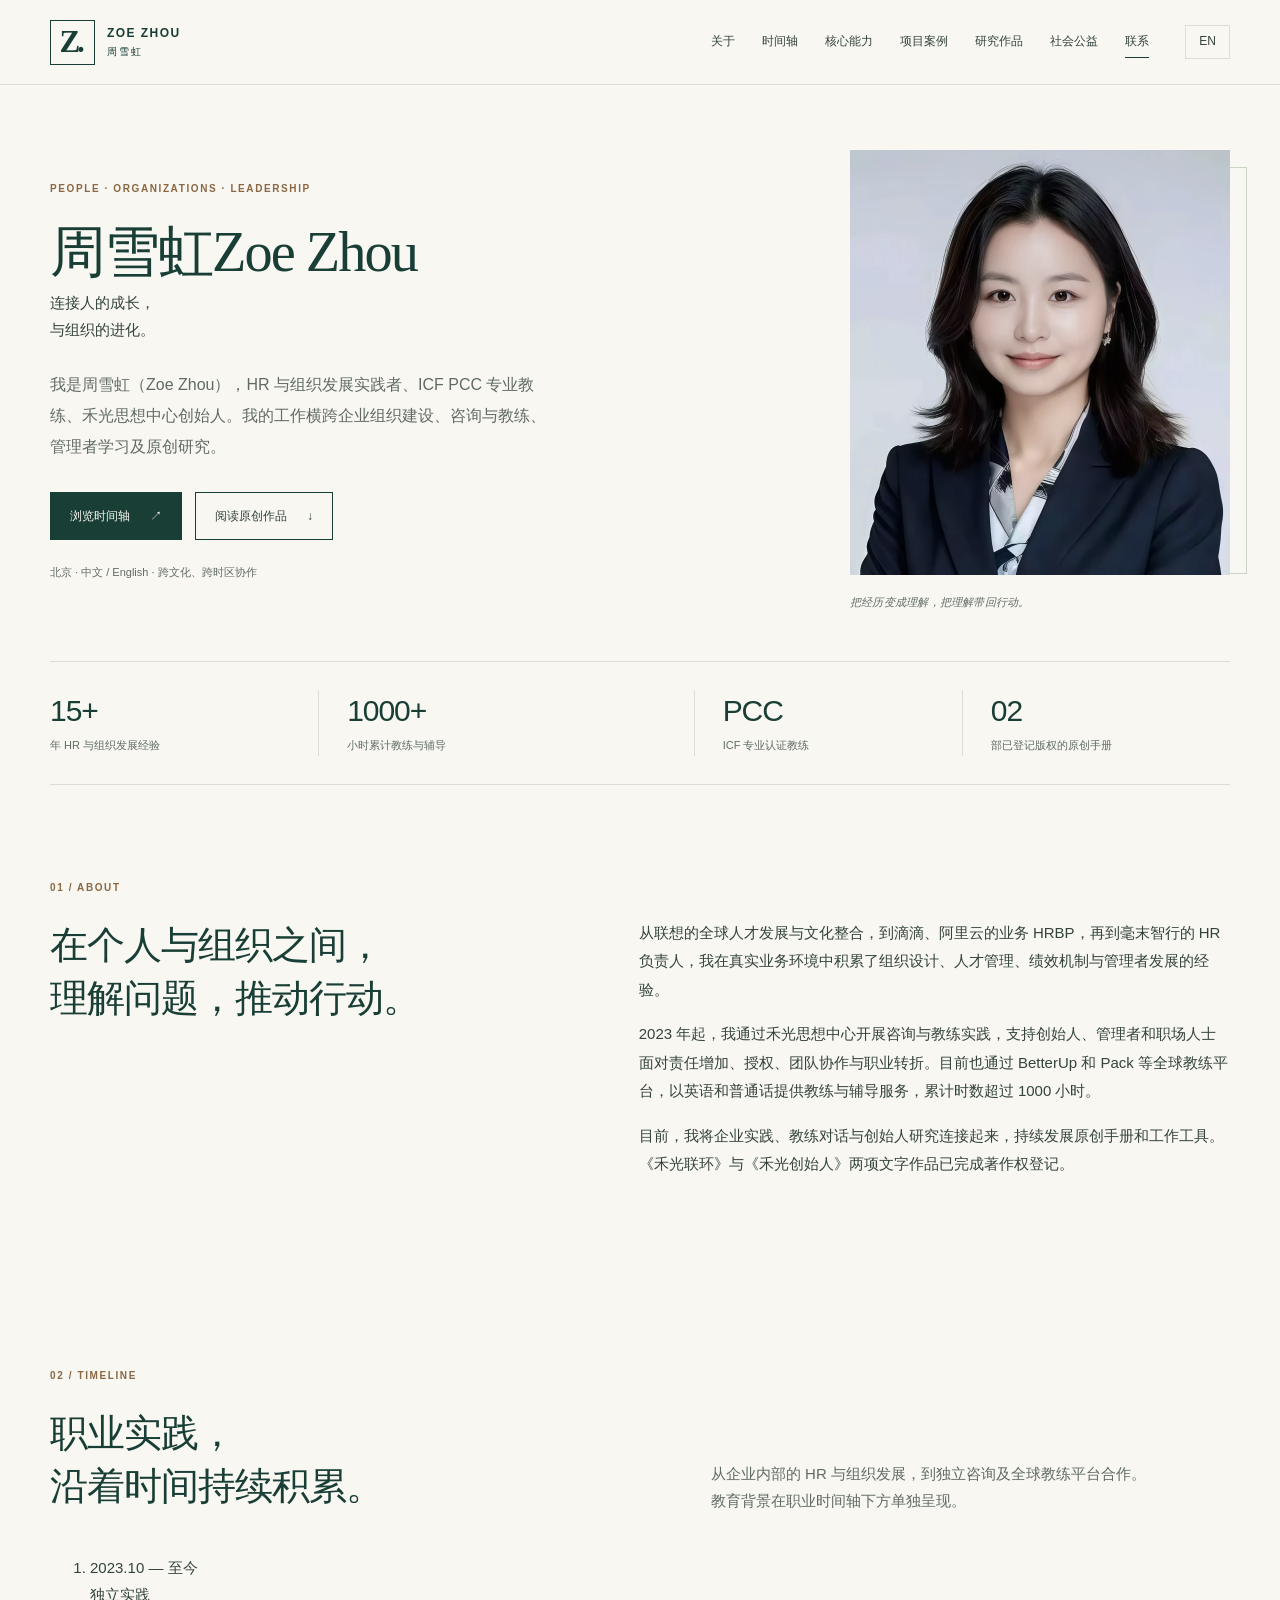
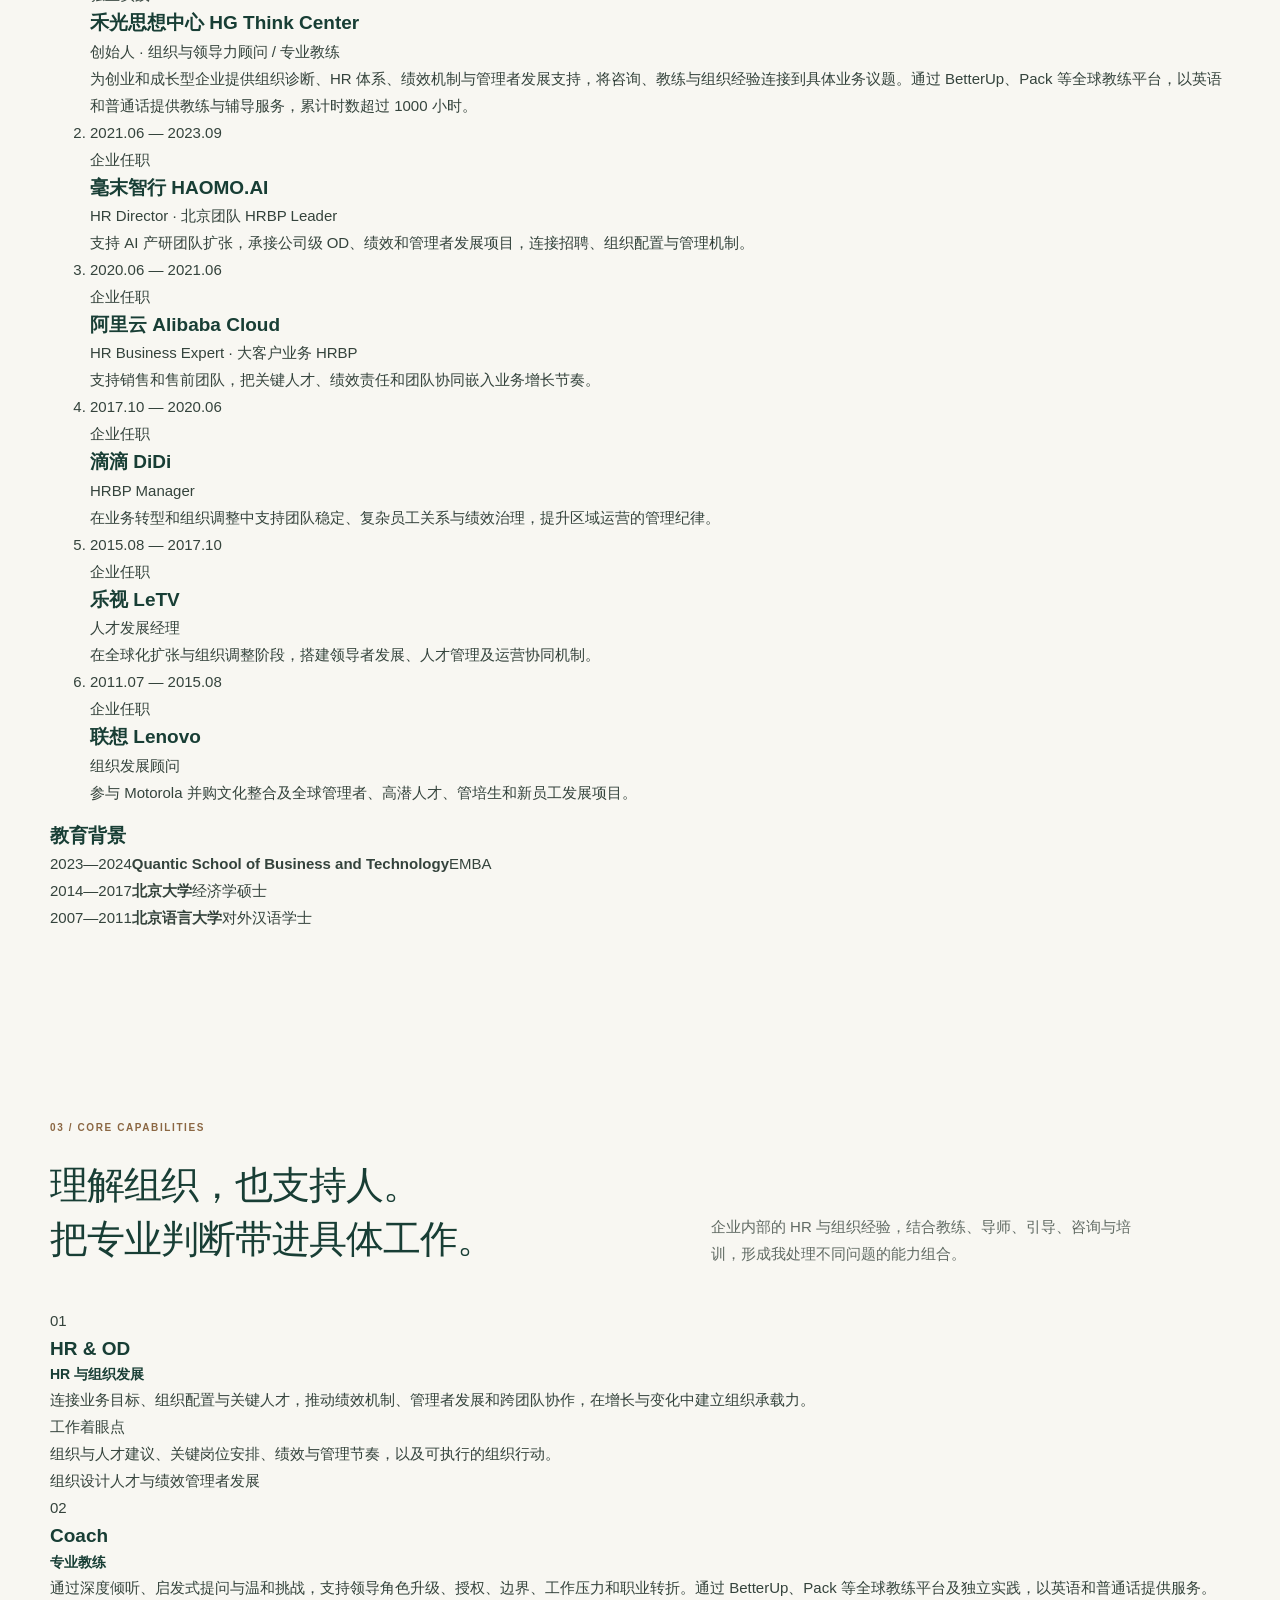
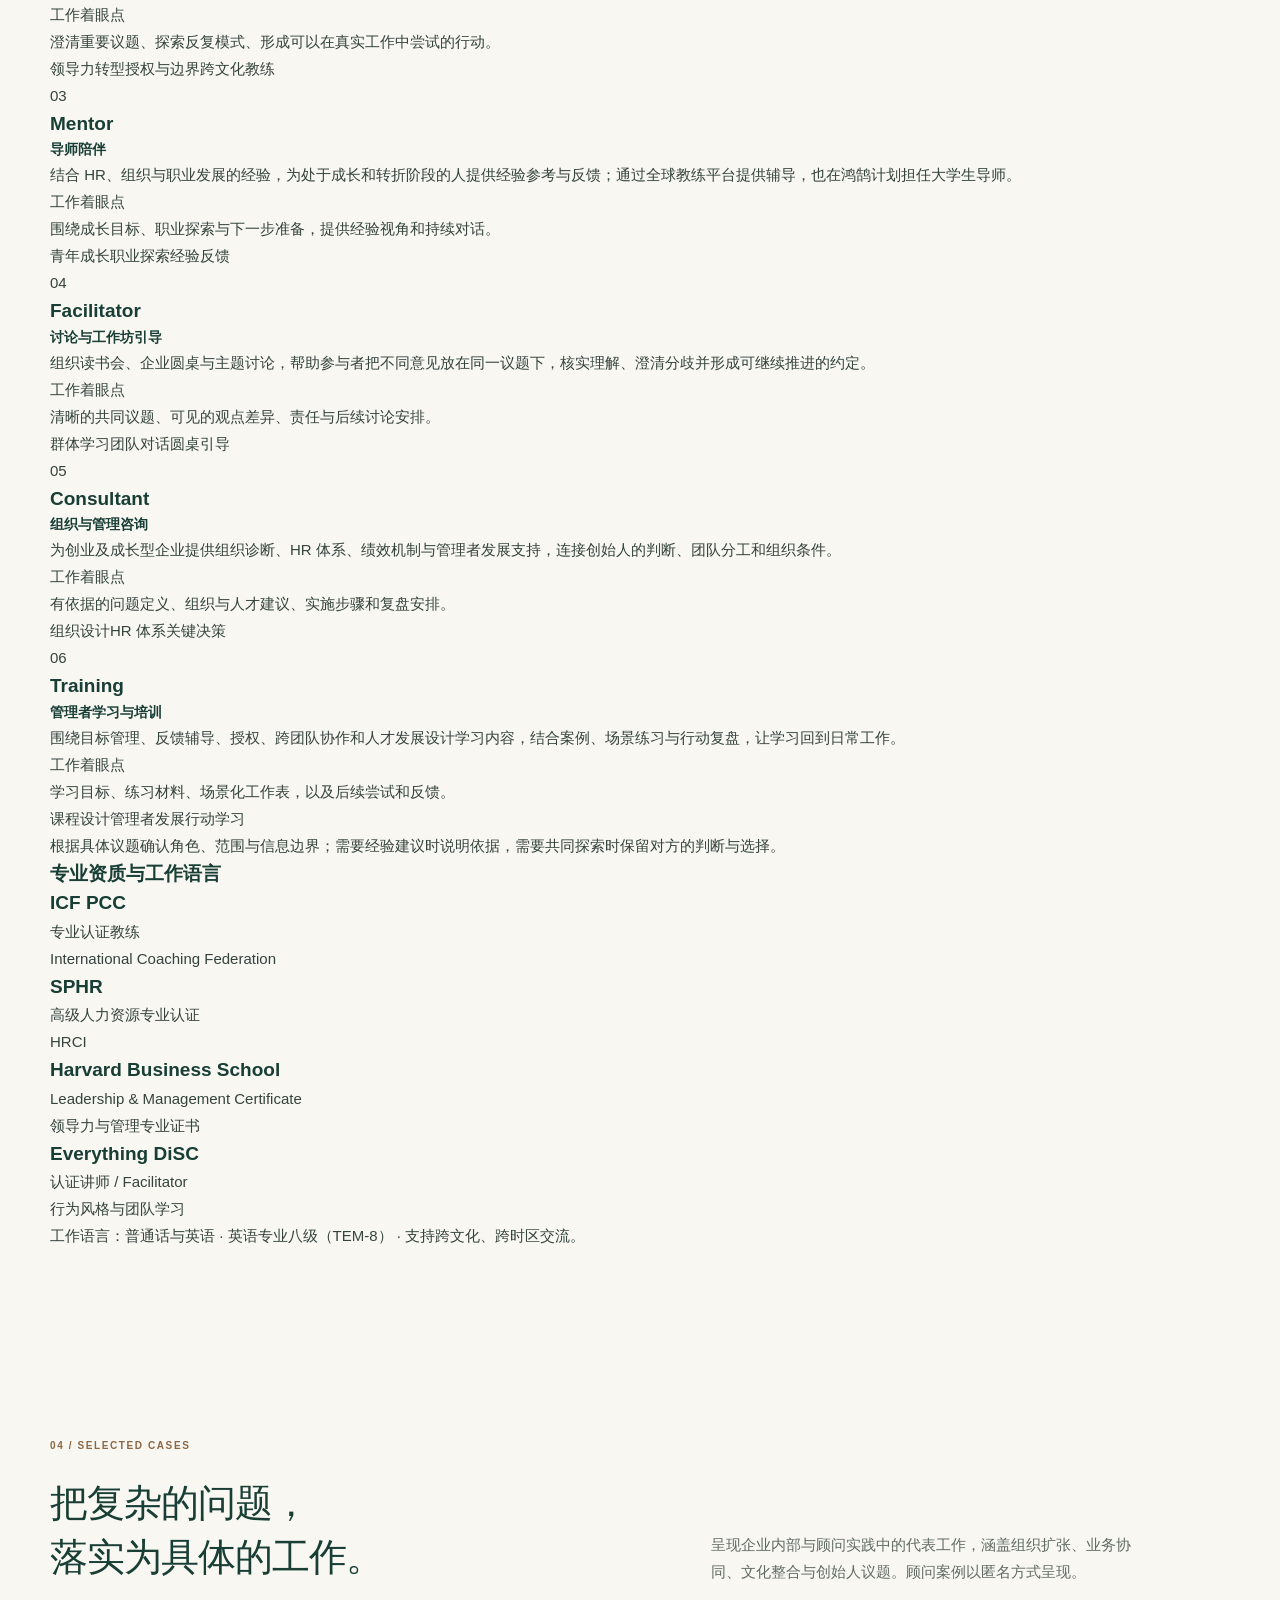
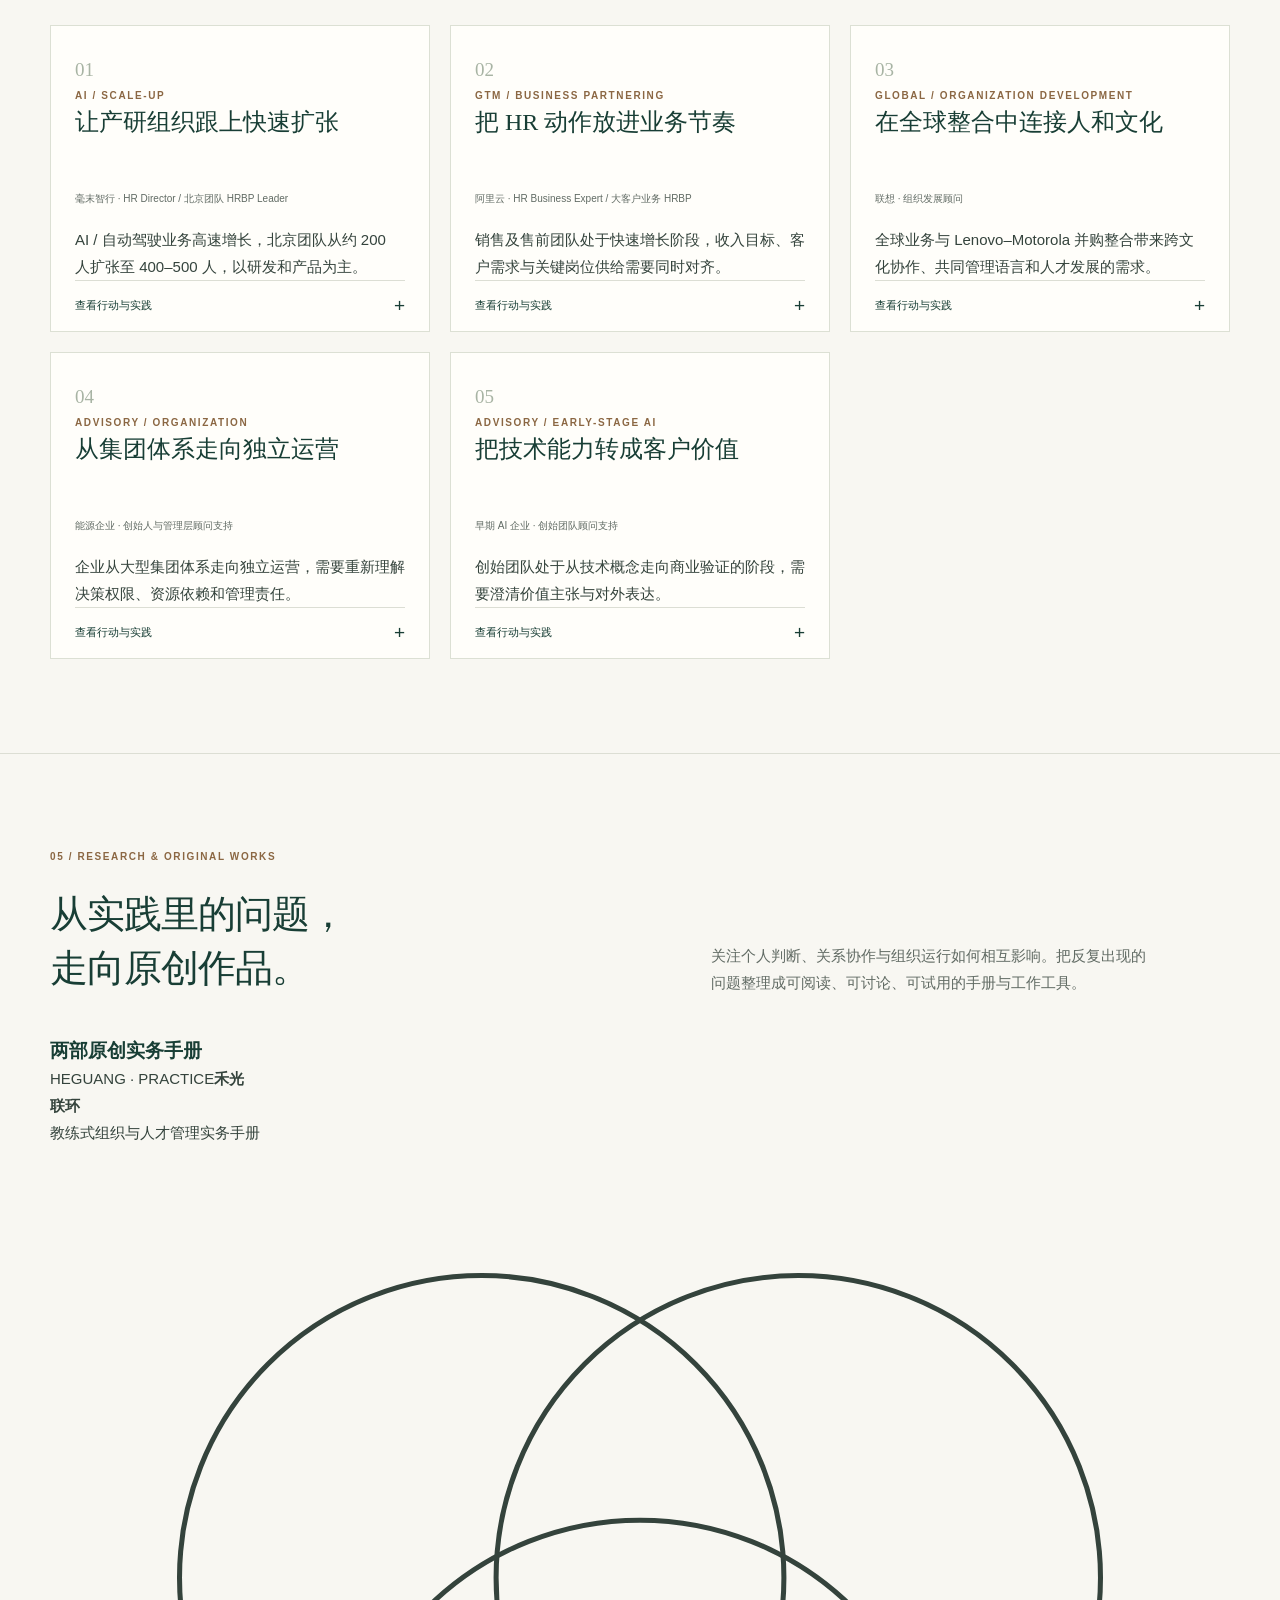
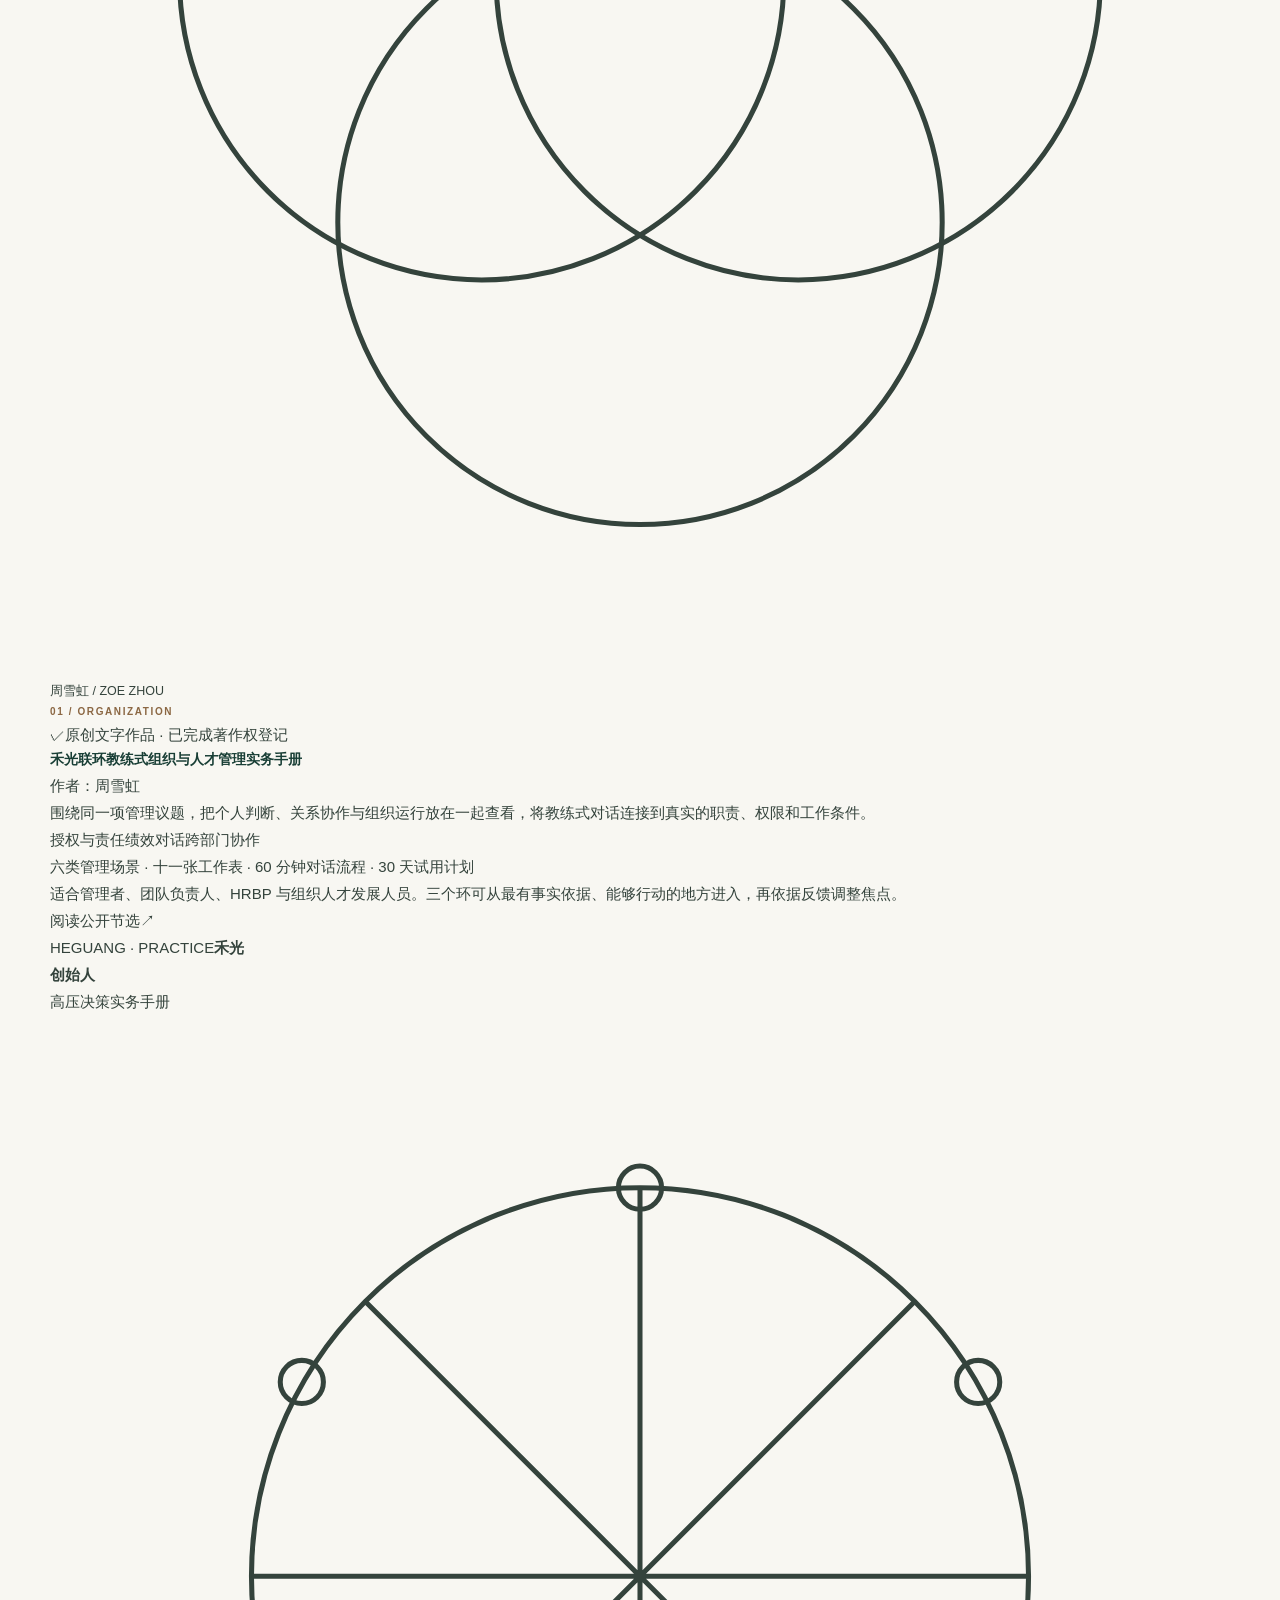
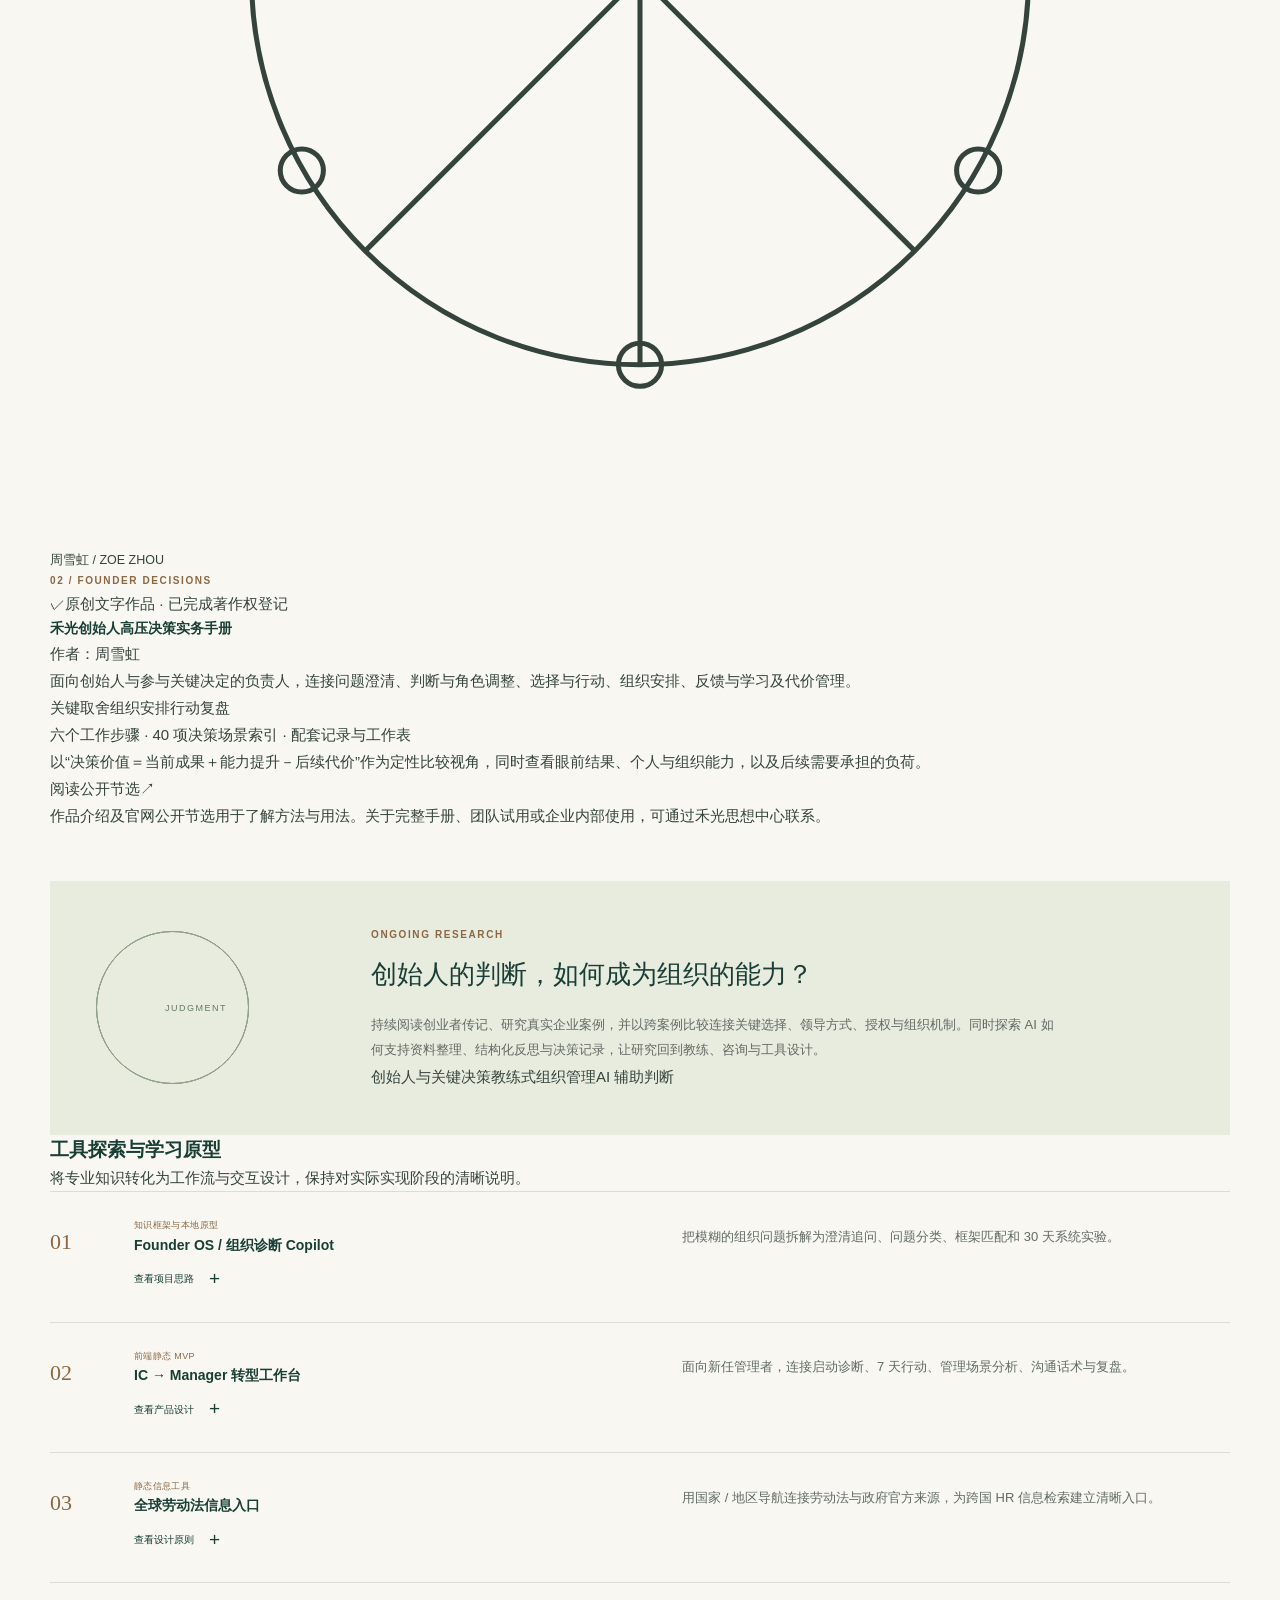
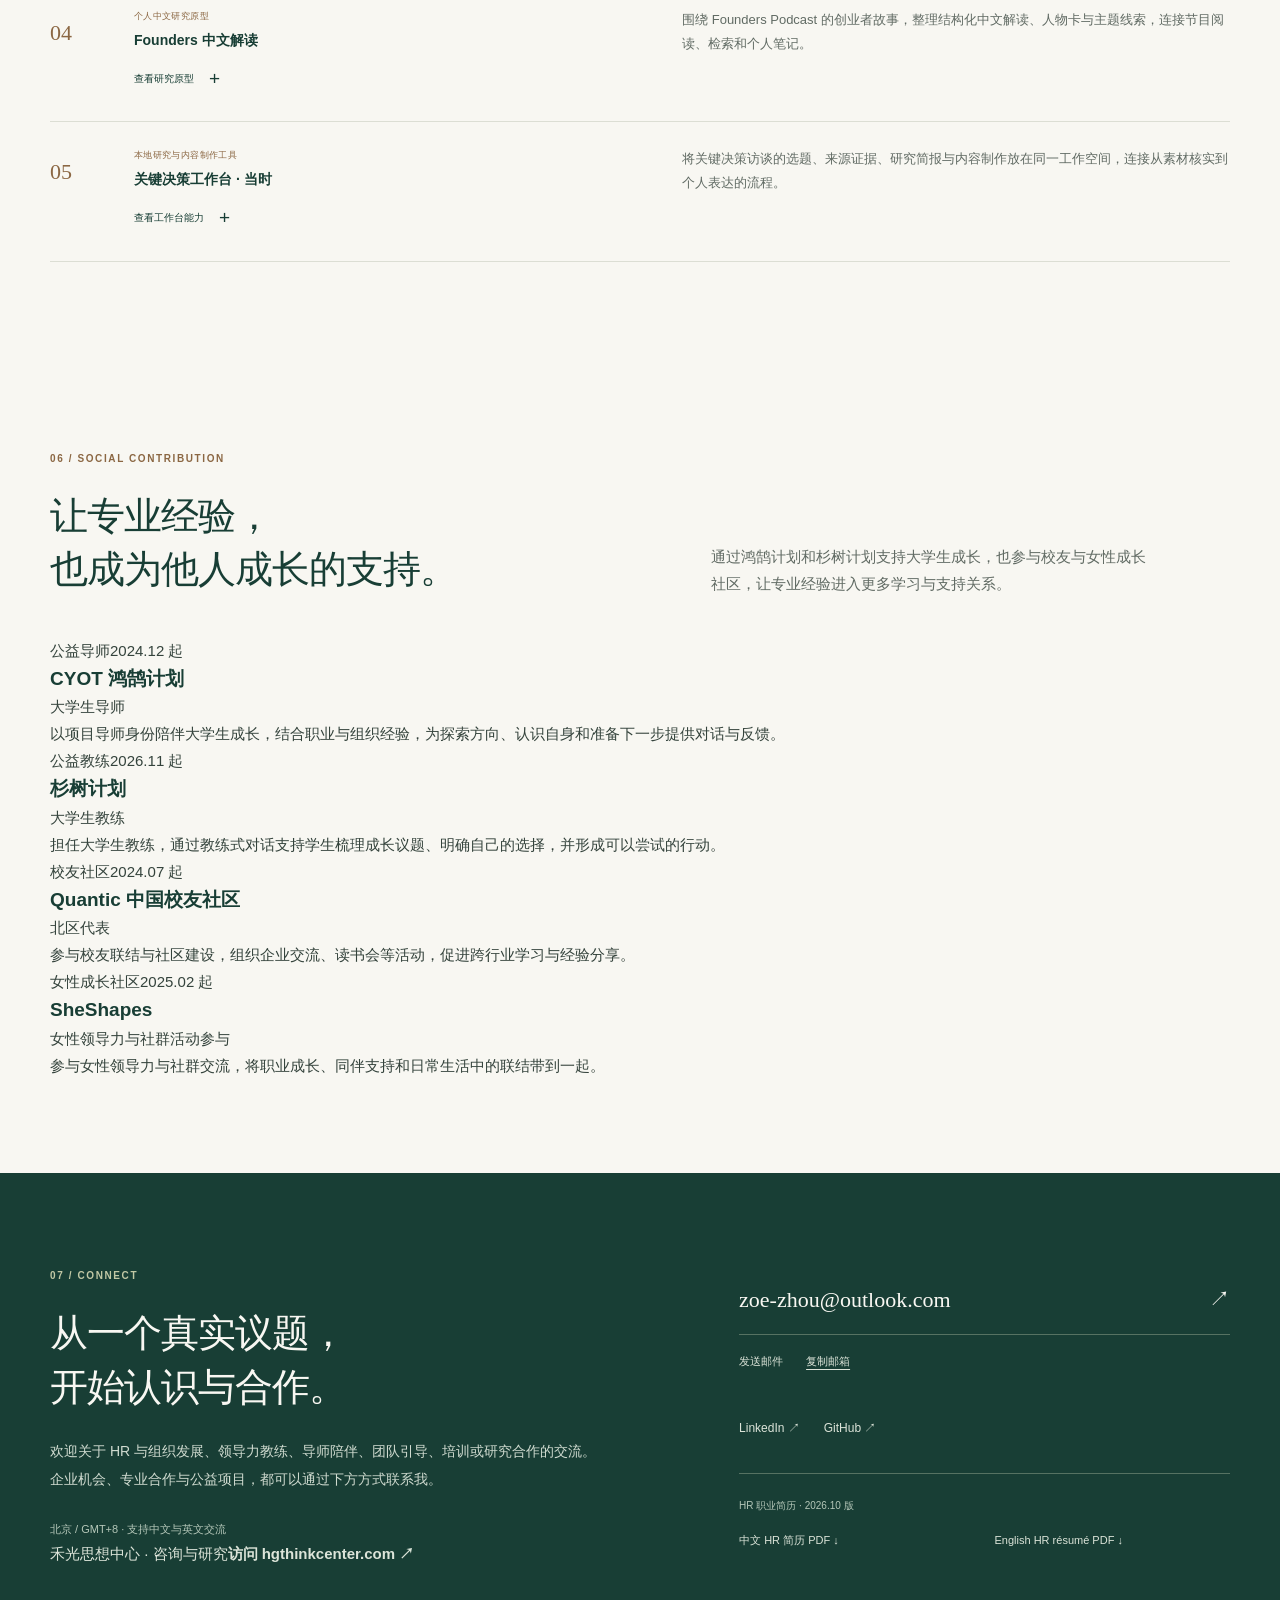
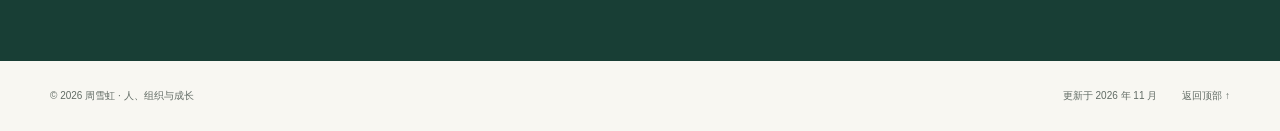
==== commit 9cbe7e45: "Add files via upload" ====
--- a/index.html
+++ b/index.html
@@ -1,17 +1,17 @@
 <!doctype html>
-<html lang="zh-CN"><head><meta charset="utf-8"><meta name="viewport" content="width=device-width, initial-scale=1">
-<title>周雪虹 Zoe Zhou｜科技与 AI 企业 People Leader · ICF PCC 高管教练</title><meta name="description" content="周雪虹 Zoe Zhou，15年以上科技行业 HR 与组织发展经验，曾任职联想、滴滴、阿里云、毫末智行。专注组织建设、人才战略、管理者发展与全球化，ICF PCC 认证高管教练。"><meta name="theme-color" content="#183e35">
+<html lang="zh-CN"><head><meta charset="utf-8"><meta name="viewport" content="width=device-width, initial-scale=1"><title>周雪虹 Zoe Zhou｜HR 与组织发展 · 咨询与教练 · 原创研究</title><meta name="description" content="周雪虹 Zoe Zhou 的综合个人主页。15 年以上 HR 与组织发展经验，ICF PCC 专业教练；展示企业经历、Coach / Mentor / Facilitator / Consultant / Training 实践、教育、社会公益与已登记版权的原创手册。"><meta name="theme-color" content="#183e35">
 <link rel="canonical" href="https://zhouxuehong.com/"><link rel="alternate" hreflang="zh-CN" href="https://zhouxuehong.com/"><link rel="alternate" hreflang="en" href="https://zhouxuehong.com/en.html"><link rel="alternate" hreflang="x-default" href="https://zhouxuehong.com/">
-<meta property="og:type" content="profile"><meta property="og:title" content="周雪虹 Zoe Zhou｜科技与 AI 企业 People Leader · ICF PCC 高管教练"><meta property="og:description" content="周雪虹 Zoe Zhou，15年以上科技行业 HR 与组织发展经验，曾任职联想、滴滴、阿里云、毫末智行。专注组织建设、人才战略、管理者发展与全球化，ICF PCC 认证高管教练。"><meta property="og:url" content="https://zhouxuehong.com/"><meta property="og:image" content="https://zhouxuehong.com/assets/social-preview.png"><meta property="og:image:width" content="1200"><meta property="og:image:height" content="630"><meta property="og:image:alt" content="Zoe Zhou — People, Organization, Leadership"><meta property="og:locale" content="zh_CN"><meta name="twitter:card" content="summary_large_image">
-<link rel="icon" href="assets/favicon.svg" type="image/svg+xml"><link rel="stylesheet" href="assets/styles.css"><script src="assets/site.js" defer></script><script type="application/ld+json">{"@context": "https://schema.org", "@type": "Person", "name": "Xuehong Zhou", "alternateName": ["Zoe Zhou", "周雪虹"], "url": "https://zhouxuehong.com/", "image": "https://zhouxuehong.com/assets/portrait.webp", "jobTitle": "People Leader & Executive Coach", "sameAs": ["https://www.linkedin.com/in/zoe-zhou-058872bb/"], "knowsLanguage": ["Chinese", "English"]}</script><noscript><style>@media(max-width:800px){.header-inner{height:auto;flex-wrap:wrap;padding-block:14px;gap:12px}.navigation{display:flex;position:static;order:3;width:100%;flex-direction:row;flex-wrap:wrap;border:0;padding:0;gap:5px 18px;font-size:12px!important}.navigation a{padding-block:4px}.menu-toggle{display:none}}</style></noscript></head>
+<meta property="og:type" content="profile"><meta property="og:title" content="周雪虹 Zoe Zhou｜HR 与组织发展 · 咨询与教练 · 原创研究"><meta property="og:description" content="周雪虹 Zoe Zhou 的综合个人主页。15 年以上 HR 与组织发展经验，ICF PCC 专业教练；展示企业经历、Coach / Mentor / Facilitator / Consultant / Training 实践、教育、社会公益与已登记版权的原创手册。"><meta property="og:url" content="https://zhouxuehong.com/"><meta property="og:image" content="https://zhouxuehong.com/assets/social-preview.png"><meta property="og:image:width" content="1200"><meta property="og:image:height" content="630"><meta property="og:image:alt" content="Zoe Zhou — HR, Advisory, Research"><meta property="og:locale" content="zh_CN"><meta name="twitter:card" content="summary_large_image">
+<link rel="icon" href="assets/favicon.svg" type="image/svg+xml"><link rel="preload" href="assets/fonts/noto-serif-sc-semibold.ttf" as="font" type="font/ttf" crossorigin><link rel="stylesheet" href="assets/styles.css"><script src="assets/site.js" defer></script><script type="application/ld+json">{"@context": "https://schema.org", "@type": "Person", "name": "Xuehong Zhou", "alternateName": ["Zoe Zhou", "周雪虹"], "url": "https://zhouxuehong.com/", "image": "https://zhouxuehong.com/assets/portrait.webp", "jobTitle": "HR & Organization Development Practitioner, Coach and Advisor", "sameAs": ["https://www.linkedin.com/in/zoe-zhou-058872bb/"], "knowsLanguage": ["Chinese", "English"]}</script><noscript><style>@media(max-width:1180px){.header-inner{height:auto;flex-wrap:wrap;padding-block:14px}.navigation{display:flex;position:static;order:3;width:100%;flex-direction:row;flex-wrap:wrap;border:0;padding:0;gap:6px 18px}.navigation a{padding-block:4px}.menu-toggle{display:none}}</style></noscript></head>
 <body id="top"><a class="skip-link" href="#main">跳转到内容</a>
-<header class="site-header"><div class="container header-inner"><a class="brand" href="#top" aria-label="Zoe Zhou"><span class="brand-mark">Z.</span><span>ZOE ZHOU<span class="brand-sub">周雪虹</span></span></a><nav id="main-nav" class="navigation" aria-label="主导航"><a href="#about">关于</a><a href="#impact">代表案例</a><a href="#experience">职业经历</a><a href="#work">作品与研究</a><a href="#contact">联系</a></nav><div class="header-actions"><a class="language-switch" href="en.html" lang="en" hreflang="en" aria-label="Read in English">EN</a><button class="menu-toggle" type="button" aria-expanded="false" aria-controls="main-nav">菜单 <span aria-hidden="true">☰</span></button></div></div></header>
-<main id="main">
-<section class="hero container" aria-labelledby="hero-title"><div class="hero-copy"><p class="eyebrow hero-eyebrow">PEOPLE LEADER · ORGANIZATION BUILDER · ICF PCC</p><h1 id="hero-title">让业务的增长，<br>有组织的力量。</h1><p class="hero-intro">我是周雪虹，Zoe Zhou。连接业务战略、组织建设与领导者成长，帮助科技企业把增长的挑战，转化为人才与管理的行动。</p><div class="hero-actions"><a class="button button-primary" href="#impact">查看代表案例 <span aria-hidden="true">↗</span></a><a class="button button-outline" href="assets/Zoe-Zhou-Resume-ZH.pdf" download>下载中文简历 <span aria-hidden="true">↓</span></a></div><p class="hero-location">北京 · 中英双语 · 面向全球团队</p></div><figure class="portrait"><div class="portrait-frame"><img src="assets/portrait.webp" alt="周雪虹 Zoe Zhou 的职业肖像" width="760" height="906" fetchpriority="high"><div class="portrait-label"><strong>周雪虹</strong><span>People · Organization · Leadership</span></div></div><figcaption><span aria-hidden="true">↳</span> 组织的成长，始于人的成长。</figcaption></figure></section>
-<div class="container stats" aria-label="职业概览"><div class="stat"><strong>15+</strong><span>年科技行业 HR 与组织经验</span></div><div class="stat"><strong>200 → 400–500</strong><span>毫末北京团队扩张支持</span></div><div class="stat"><strong>30+</strong><span>管理者培养与梯队建设</span></div><div class="stat"><strong>PCC</strong><span>ICF 专业认证教练</span></div></div>
-<section id="about" class="section container" aria-labelledby="about-title"><p class="eyebrow section-label">01 / ABOUT</p><div class="about-grid"><h2 id="about-title">既在业务一线，<br>也看见组织全貌。</h2><div class="about-copy"><p>从联想的全球人才发展与并购文化整合，到滴滴、阿里云的业务 HRBP，再到毫末智行的 HR 负责人，我的工作始终围绕一个问题：组织如何跟上业务的变化？</p><p>2023 年起，我通过禾光思想 HG Center 的咨询与高管教练实践，持续支持创业及成长型企业。外部顾问的视角与内部 HR 的经验，让我既能看清问题，也能把建议落实为组织机制。</p><p>下一阶段，我希望加入正在成长、组织升级或全球化的科技 / AI 企业，在 People Leadership、HRBP 或组织发展岗位上，长期参与团队建设。</p></div></div><div class="capabilities"><article><span class="mini-index">01</span><h3>组织与人才战略</h3><p>组织设计、关键人才、HR 体系从 0 到 1，把人才决策放回业务场景。</p></article><article><span class="mini-index">02</span><h3>绩效与管理机制</h3><p>目标拆解、OKR / 绩效对话、管理节奏与跨团队协同，让战略进入日常。</p></article><article><span class="mini-index">03</span><h3>领导者与全球团队</h3><p>管理者转型、专业教练、跨文化协作与文化整合，兼顾系统和个体。</p></article></div></section>
-<section id="impact" class="section impact-section" aria-labelledby="impact-title"><div class="container"><div class="section-heading"><div><p class="eyebrow section-label">02 / SELECTED IMPACT</p><h2 id="impact-title">经历之外，<br>更关心如何解决问题。</h2></div><p>三个代表场景，呈现我如何把业务压力转化为组织行动。</p></div><div class="cases"><article class="case"><div class="case-top"><span class="eyebrow">AI / SCALE-UP</span><span class="case-number">01</span></div><h3>让产研组织跟上快速扩张</h3><p class="case-company">毫末智行 · HR Director / 北京团队 HRBP Leader</p><dl><dt>业务情境</dt><dd>AI / 自动驾驶业务高速增长，北京团队从约 200 人扩张至 400–500 人，以研发和产品为主。</dd><dt>我的行动</dt><dd>连接关键岗位招聘、组织配置、入职融入与跨地域协同；推动从 CEO 目标拆解到管理例会、工具追踪的 OKR / 绩效机制；支持研发专家向管理者转型。</dd><dt>贡献与实践</dt><dd>支持扩张期组织承载力建设，培养 30+ 管理者，并参与产研职责边界与人才配置调整。</dd></dl><div class="case-outcome"><strong>30+</strong><span>管理者发展</span></div><details><summary>展开实践思路<span aria-hidden="true">+</span></summary><div class="detail-body"><h4>从目标到管理行为</h4><p>管理者培养围绕目标管理、反馈辅导、授权和跨团队协作展开。重点是让新管理者不仅理解方法，也能在实际绩效对话和管理节奏中使用方法。</p></div></details></article><article class="case"><div class="case-top"><span class="eyebrow">GTM / BUSINESS PARTNERING</span><span class="case-number">02</span></div><h3>把 HR 动作放进业务节奏</h3><p class="case-company">阿里云 · HR Business Expert / 大客户业务 HRBP</p><dl><dt>业务情境</dt><dd>销售及售前团队处于快速增长阶段，收入目标、客户需求与关键岗位供给需要同时对齐。</dd><dt>我的行动</dt><dd>与业务负责人协作，围绕关键人才获取、组织配置、绩效责任和团队协同开展 HR 工作；支持新任领导者建立团队信任与运作节奏。</dd><dt>贡献与实践</dt><dd>形成业务导向的 HRBP 实践：每项人才与组织动作，都对应业务目标、关键人群和预期结果。</dd></dl><div class="case-outcome"><strong>GTM</strong><span>业务一线伙伴</span></div><details><summary>展开实践思路<span aria-hidden="true">+</span></summary><div class="detail-body"><h4>我如何理解业务伙伴</h4><p>先理解收入目标与业务链路，再识别关键岗位、团队协作和领导者能力的瓶颈。HR 的价值体现在帮助团队作出更好的取舍，并承担执行结果。</p></div></details></article><article class="case"><div class="case-top"><span class="eyebrow">GLOBAL / ORGANIZATION DEVELOPMENT</span><span class="case-number">03</span></div><h3>在全球整合中连接人和文化</h3><p class="case-company">联想 · 组织发展顾问</p><dl><dt>业务情境</dt><dd>全球业务与 Lenovo–Motorola 并购整合带来跨文化协作、共同管理语言和人才发展的需求。</dd><dt>我的行动</dt><dd>参与并购期间的文化整合，支持 EMEA、AMER、APAC 跨文化协作；与全球业务单元合作开展管理者、高潜人才、管培生及新员工项目。</dd><dt>贡献与实践</dt><dd>积累跨区域的组织发展与整合经验，把文化议题与管理者行为、人才项目和业务协作连接起来。</dd></dl><div class="case-outcome"><strong>GLOBAL</strong><span>跨文化组织经验</span></div><details><summary>展开实践思路<span aria-hidden="true">+</span></summary><div class="detail-body"><h4>从文化理念到日常协作</h4><p>文化整合需要进入具体的管理语言、人才发展项目与协作方式。我的实践着眼于帮助不同背景的团队建立共同理解，而后形成能够持续运作的机制。</p></div></details></article></div></div></section>
-<section id="experience" class="section container" aria-labelledby="experience-title"><p class="eyebrow section-label">03 / EXPERIENCE</p><h2 id="experience-title">一条持续积累的 People 路径。</h2><p class="section-intro">人才与组织发展 → 业务 HRBP → HR 负责人 → 顾问与高管教练</p><div class="experience-layout"><div class="timeline"><article class="job"><p class="job-date">2023.10 — 至今</p><div><h3>禾光思想 HG Center</h3><p class="job-role">HR 与组织管理顾问 · ICF PCC 高管教练</p><p class="job-desc">为创业和成长型企业提供组织诊断、HR 体系搭建、绩效机制与管理者发展支持；通过 BetterUp 开展全球企业管理者领导力教练。</p><span class="job-tag">组织顾问 / 高管教练</span></div></article><article class="job"><p class="job-date">2021.06 — 2023.09</p><div><h3>毫末智行 HAOMO.AI</h3><p class="job-role">HR Director · 北京团队 HRBP Leader</p><p class="job-desc">支持 AI 产研团队扩张，承接公司级 OD、绩效和管理者发展项目，连接招聘、组织配置与管理机制。</p><span class="job-tag">AI / 从 0 到 1</span></div></article><article class="job"><p class="job-date">2020.06 — 2021.06</p><div><h3>阿里云 Alibaba Cloud</h3><p class="job-role">HR Business Expert · 大客户业务 HRBP</p><p class="job-desc">支持销售和售前团队，把关键人才、绩效责任和团队协同嵌入业务增长节奏。</p><span class="job-tag">业务 HRBP / GTM</span></div></article><article class="job"><p class="job-date">2017.10 — 2020.06</p><div><h3>滴滴 DiDi</h3><p class="job-role">HRBP Manager</p><p class="job-desc">在业务转型和组织调整中支持团队稳定、复杂员工关系与绩效治理，提升区域运营的管理纪律。</p><span class="job-tag">组织变革 / 员工关系</span></div></article><article class="job"><p class="job-date">2015.08 — 2017.10</p><div><h3>乐视 LeTV</h3><p class="job-role">人才发展经理</p><p class="job-desc">在全球化扩张与组织调整阶段，搭建领导者发展、人才管理及运营协同机制。</p><span class="job-tag">人才发展 / 全球化</span></div></article><article class="job"><p class="job-date">2011.07 — 2015.08</p><div><h3>联想 Lenovo</h3><p class="job-role">组织发展顾问</p><p class="job-desc">参与 Motorola 并购文化整合及全球管理者、高潜人才、管培生和新员工发展项目。</p><span class="job-tag">全球 OD / 文化整合</span></div></article></div><aside class="credentials" aria-labelledby="credentials-title"><h3 id="credentials-title">教育与专业资质</h3><div class="education"><div><h4>Quantic</h4><p>EMBA · 2023–2024</p></div><div><h4>北京大学</h4><p>经济学硕士 · 2014–2017</p></div><div><h4>北京语言大学</h4><p>学士 · 2007–2011</p></div></div><ul class="certifications"><li>ICF PCC</li><li>SPHR · HRCI</li><li>Harvard Leadership & Management Certificate</li><li>Everything DiSC</li><li>英语专业八级 · TEM-8</li></ul><span class="credentials-mark" aria-hidden="true">People.<br>Purpose.<br>Progress.</span></aside></div></section>
-<section id="work" class="section work-section" aria-labelledby="work-title"><div class="container"><div class="section-heading"><div><p class="eyebrow section-label">04 / BUILDING & LEARNING</p><h2 id="work-title">把专业经验，<br>变成可以复用的工具。</h2></div><p>近期的个人探索：将组织与管理知识拆成工作流、交互原型和研究框架，让 AI 成为专业判断的辅助。</p></div><div class="projects"><article class="project"><span class="project-index">01</span><div><span class="project-stage">知识框架与本地原型</span><h3>Founder OS / 组织诊断 Copilot</h3><p>把模糊的组织问题拆解为澄清追问、问题分类、框架匹配和 30 天系统实验。</p><details><summary>查看项目思路<span aria-hidden="true">+</span></summary><div class="detail-body"><p>从创始人、团队、组织机制三层观察问题，结构化输出诊断摘要、访谈问题和行动计划。当前聚焦知识模型与本地交互原型，尚未形成生产级 AI 服务。</p></div></details></div></article><article class="project"><span class="project-index">02</span><div><span class="project-stage">前端静态 MVP</span><h3>IC → Manager 转型工作台</h3><p>面向新任管理者，连接启动诊断、7 天行动、管理场景分析、沟通话术与复盘。</p><details><summary>查看产品设计<span aria-hidden="true">+</span></summary><div class="detail-body"><p>原型支持个人画像、行动打卡与本地进度记录。Coach 模块目前使用本地规则引擎模拟，尚未接入真实大模型 API；重点验证管理学习如何进入日常动作。</p></div></details></div></article><article class="project"><span class="project-index">03</span><div><span class="project-stage">静态信息工具</span><h3>全球劳动法信息入口</h3><p>用国家 / 地区导航连接劳动法与政府官方来源，为跨国 HR 信息检索建立清晰入口。</p><details><summary>查看设计原则<span aria-hidden="true">+</span></summary><div class="detail-body"><p>通过主题、国家和官方链接组织信息，强调来源可追溯与信息分层。它是资料检索入口，具体用工决策仍需结合最新法规和当地专业意见。</p></div></details></div></article></div><aside class="research"><div class="research-symbol" aria-hidden="true"><span>JUDGMENT</span><div class="orbit orbit-a"></div><div class="orbit orbit-b"></div><div class="orbit orbit-c"></div></div><div><p class="eyebrow">A LONG-TERM QUESTION</p><h3>创始人的判断，如何成为组织的能力？</h3><p>这是我未来五年持续研究的问题。我正在阅读创业者传记、研究真实案例，连接创始人的关键选择、领导方式和组织机制，并把洞察反馈到教练、顾问和工具设计中。</p><div class="research-tags"><span>创始人决策</span><span>领导力转型</span><span>AI 时代的组织</span></div></div></aside></div></section>
-<section id="contact" class="section contact-section" aria-labelledby="contact-title"><div class="container contact-grid"><div><p class="eyebrow section-label">05 / LET’S CONNECT</p><h2 id="contact-title">聊聊你的团队，<br>和它的下一阶段。</h2><p class="contact-copy">欢迎科技 / AI 企业、招聘团队与猎头联系我，讨论 People Director、HR 负责人、HRBP Leader 或组织发展岗位。也欢迎关于创始人顾问与领导力发展的交流。</p><p class="contact-note">北京 / GMT+8 · 优先远程或灵活混合办公</p></div><div class="contact-panel"><a class="email-address" href="mailto:zoe-zhou@outlook.com">zoe-zhou@outlook.com <span aria-hidden="true">↗</span></a><div class="contact-actions"><a href="mailto:zoe-zhou@outlook.com">发送邮件</a><button class="copy-email" type="button" data-copied="邮箱已复制" data-failed="请手动复制：zoe-zhou@outlook.com" hidden>复制邮箱</button></div><p class="copy-status" role="status" aria-live="polite"></p><div class="social-links"><a href="https://www.linkedin.com/in/zoe-zhou-058872bb/" target="_blank" rel="noopener noreferrer">LinkedIn <span aria-hidden="true">↗</span></a><a href="https://github.com/hgcenter" target="_blank" rel="noopener noreferrer">GitHub <span aria-hidden="true">↗</span></a></div><div class="resume-downloads"><p>简历下载</p><a href="assets/Zoe-Zhou-Resume-ZH.pdf" download>中文简历 PDF <span aria-hidden="true">↓</span></a><a href="assets/Zoe-Zhou-Resume-EN.pdf" download>English résumé PDF <span aria-hidden="true">↓</span></a></div></div></div></section>
-</main><footer class="container footer"><p>© 2026 周雪虹 · 连接业务、组织与人的成长</p><div><span>更新于 2026 年 10 月</span><a href="#top">返回顶部 ↑</a></div></footer></body></html>+<header class="site-header"><div class="container header-inner"><a class="brand" href="#top" aria-label="Zoe Zhou"><span class="brand-mark">Z.</span><span>ZOE ZHOU<span class="brand-sub">周雪虹</span></span></a><nav id="main-nav" class="navigation" aria-label="主导航"><a href="#about">关于</a><a href="#timeline">时间轴</a><a href="#capabilities">核心能力</a><a href="#cases">项目案例</a><a href="#work">研究作品</a><a href="#community">社会公益</a><a href="#contact">联系</a></nav><div class="header-actions"><a class="language-switch" href="en.html" lang="en" hreflang="en" aria-label="Read in English">EN</a><button class="menu-toggle" type="button" aria-expanded="false" aria-controls="main-nav">菜单<span aria-hidden="true">☰</span></button></div></div></header>
+<main id="main"><section class="hero container" aria-labelledby="hero-title"><div class="hero-copy"><p class="eyebrow hero-eyebrow">PEOPLE · ORGANIZATIONS · LEADERSHIP</p><h1 id="hero-title">周雪虹<span class="hero-name-secondary" lang="en">Zoe Zhou</span></h1><p class="hero-statement">连接人的成长，<br>与组织的进化。</p><p class="hero-intro">我是周雪虹（Zoe Zhou），HR 与组织发展实践者、ICF PCC 专业教练、禾光思想中心创始人。我的工作横跨企业组织建设、咨询与教练、管理者学习及原创研究。</p><div class="hero-actions"><a class="button button-primary" href="#timeline">浏览时间轴<span aria-hidden="true">↗</span></a><a class="button button-outline" href="#work">阅读原创作品<span aria-hidden="true">↓</span></a></div><p class="hero-location">北京 · 中文 / English · 跨文化、跨时区协作</p></div><figure class="portrait"><div class="portrait-frame"><img src="assets/portrait.webp" alt="周雪虹 Zoe Zhou 的职业肖像" width="760" height="906" fetchpriority="high"></div><figcaption>把经历变成理解，把理解带回行动。</figcaption></figure></section>
+<div class="container stats" aria-label="背景概览"><div class="stat"><strong>15+</strong><span>年 HR 与组织发展经验</span></div><div class="stat"><strong>1000+</strong><span>小时累计教练与辅导</span></div><div class="stat"><strong>PCC</strong><span>ICF 专业认证教练</span></div><div class="stat"><strong>02</strong><span>部已登记版权的原创手册</span></div></div>
+<section id="about" class="section container" aria-labelledby="about-title"><p class="eyebrow section-label">01 / ABOUT</p><div class="about-grid"><h2 id="about-title">在个人与组织之间，<br>理解问题，推动行动。</h2><div class="about-copy"><p>从联想的全球人才发展与文化整合，到滴滴、阿里云的业务 HRBP，再到毫末智行的 HR 负责人，我在真实业务环境中积累了组织设计、人才管理、绩效机制与管理者发展的经验。</p><p>2023 年起，我通过禾光思想中心开展咨询与教练实践，支持创始人、管理者和职场人士面对责任增加、授权、团队协作与职业转折。目前也通过 BetterUp 和 Pack 等全球教练平台，以英语和普通话提供教练与辅导服务，累计时数超过 1000 小时。</p><p>目前，我将企业实践、教练对话与创始人研究连接起来，持续发展原创手册和工作工具。《禾光联环》与《禾光创始人》两项文字作品已完成著作权登记。</p></div></div></section>
+<section id="timeline" class="section timeline-section" aria-labelledby="timeline-title"><span id="experience" class="anchor-alias"></span><div class="container"><div class="section-heading"><div><p class="eyebrow section-label">02 / TIMELINE</p><h2 id="timeline-title">职业实践，<br>沿着时间持续积累。</h2></div><p>从企业内部的 HR 与组织发展，到独立咨询及全球教练平台合作。教育背景在职业时间轴下方单独呈现。</p></div><ol class="journey"><li class="journey-item" data-kind="career"><p class="journey-date">2023.10 — 至今</p><div class="journey-body"><span class="journey-category career">独立实践</span><h3>禾光思想中心 HG Think Center</h3><p class="journey-role">创始人 · 组织与领导力顾问 / 专业教练</p><p class="journey-text">为创业和成长型企业提供组织诊断、HR 体系、绩效机制与管理者发展支持，将咨询、教练与组织经验连接到具体业务议题。通过 BetterUp、Pack 等全球教练平台，以英语和普通话提供教练与辅导服务，累计时数超过 1000 小时。</p></div></li><li class="journey-item" data-kind="career"><p class="journey-date">2021.06 — 2023.09</p><div class="journey-body"><span class="journey-category career">企业任职</span><h3>毫末智行 HAOMO.AI</h3><p class="journey-role">HR Director · 北京团队 HRBP Leader</p><p class="journey-text">支持 AI 产研团队扩张，承接公司级 OD、绩效和管理者发展项目，连接招聘、组织配置与管理机制。</p></div></li><li class="journey-item" data-kind="career"><p class="journey-date">2020.06 — 2021.06</p><div class="journey-body"><span class="journey-category career">企业任职</span><h3>阿里云 Alibaba Cloud</h3><p class="journey-role">HR Business Expert · 大客户业务 HRBP</p><p class="journey-text">支持销售和售前团队，把关键人才、绩效责任和团队协同嵌入业务增长节奏。</p></div></li><li class="journey-item" data-kind="career"><p class="journey-date">2017.10 — 2020.06</p><div class="journey-body"><span class="journey-category career">企业任职</span><h3>滴滴 DiDi</h3><p class="journey-role">HRBP Manager</p><p class="journey-text">在业务转型和组织调整中支持团队稳定、复杂员工关系与绩效治理，提升区域运营的管理纪律。</p></div></li><li class="journey-item" data-kind="career"><p class="journey-date">2015.08 — 2017.10</p><div class="journey-body"><span class="journey-category career">企业任职</span><h3>乐视 LeTV</h3><p class="journey-role">人才发展经理</p><p class="journey-text">在全球化扩张与组织调整阶段，搭建领导者发展、人才管理及运营协同机制。</p></div></li><li class="journey-item" data-kind="career"><p class="journey-date">2011.07 — 2015.08</p><div class="journey-body"><span class="journey-category career">企业任职</span><h3>联想 Lenovo</h3><p class="journey-role">组织发展顾问</p><p class="journey-text">参与 Motorola 并购文化整合及全球管理者、高潜人才、管培生和新员工发展项目。</p></div></li></ol><div id="education" class="education-summary"><h3>教育背景</h3><div class="education-lines"><p><span class="education-year">2023—2024</span><strong>Quantic School of Business and Technology</strong><span class="education-degree">EMBA</span></p><p><span class="education-year">2014—2017</span><strong>北京大学</strong><span class="education-degree">经济学硕士</span></p><p><span class="education-year">2007—2011</span><strong>北京语言大学</strong><span class="education-degree">对外汉语学士</span></p></div></div></div></section>
+<section id="capabilities" class="section container" aria-labelledby="capabilities-title"><span id="practice" class="anchor-alias"></span><div class="section-heading"><div><p class="eyebrow section-label">03 / CORE CAPABILITIES</p><h2 id="capabilities-title">理解组织，也支持人。<br>把专业判断带进具体工作。</h2></div><p>企业内部的 HR 与组织经验，结合教练、导师、引导、咨询与培训，形成我处理不同问题的能力组合。</p></div><div class="roles-grid core-grid"><article class="role-card"><div class="role-top"><span class="role-number">01</span><h3>HR &amp; OD</h3></div><h4>HR 与组织发展</h4><p>连接业务目标、组织配置与关键人才，推动绩效机制、管理者发展和跨团队协作，在增长与变化中建立组织承载力。</p><div class="role-output"><span>工作着眼点</span><p>组织与人才建议、关键岗位安排、绩效与管理节奏，以及可执行的组织行动。</p></div><div class="tags"><span>组织设计</span><span>人才与绩效</span><span>管理者发展</span></div></article><article class="role-card"><div class="role-top"><span class="role-number">02</span><h3>Coach</h3></div><h4>专业教练</h4><p>通过深度倾听、启发式提问与温和挑战，支持领导角色升级、授权、边界、工作压力和职业转折。通过 BetterUp、Pack 等全球教练平台及独立实践，以英语和普通话提供服务。</p><div class="role-output"><span>工作着眼点</span><p>澄清重要议题、探索反复模式、形成可以在真实工作中尝试的行动。</p></div><div class="tags"><span>领导力转型</span><span>授权与边界</span><span>跨文化教练</span></div></article><article class="role-card"><div class="role-top"><span class="role-number">03</span><h3>Mentor</h3></div><h4>导师陪伴</h4><p>结合 HR、组织与职业发展的经验，为处于成长和转折阶段的人提供经验参考与反馈；通过全球教练平台提供辅导，也在鸿鹄计划担任大学生导师。</p><div class="role-output"><span>工作着眼点</span><p>围绕成长目标、职业探索与下一步准备，提供经验视角和持续对话。</p></div><div class="tags"><span>青年成长</span><span>职业探索</span><span>经验反馈</span></div></article><article class="role-card"><div class="role-top"><span class="role-number">04</span><h3>Facilitator</h3></div><h4>讨论与工作坊引导</h4><p>组织读书会、企业圆桌与主题讨论，帮助参与者把不同意见放在同一议题下，核实理解、澄清分歧并形成可继续推进的约定。</p><div class="role-output"><span>工作着眼点</span><p>清晰的共同议题、可见的观点差异、责任与后续讨论安排。</p></div><div class="tags"><span>群体学习</span><span>团队对话</span><span>圆桌引导</span></div></article><article class="role-card"><div class="role-top"><span class="role-number">05</span><h3>Consultant</h3></div><h4>组织与管理咨询</h4><p>为创业及成长型企业提供组织诊断、HR 体系、绩效机制与管理者发展支持，连接创始人的判断、团队分工和组织条件。</p><div class="role-output"><span>工作着眼点</span><p>有依据的问题定义、组织与人才建议、实施步骤和复盘安排。</p></div><div class="tags"><span>组织设计</span><span>HR 体系</span><span>关键决策</span></div></article><article class="role-card"><div class="role-top"><span class="role-number">06</span><h3>Training</h3></div><h4>管理者学习与培训</h4><p>围绕目标管理、反馈辅导、授权、跨团队协作和人才发展设计学习内容，结合案例、场景练习与行动复盘，让学习回到日常工作。</p><div class="role-output"><span>工作着眼点</span><p>学习目标、练习材料、场景化工作表，以及后续尝试和反馈。</p></div><div class="tags"><span>课程设计</span><span>管理者发展</span><span>行动学习</span></div></article></div><p class="practice-note">根据具体议题确认角色、范围与信息边界；需要经验建议时说明依据，需要共同探索时保留对方的判断与选择。</p><div class="credential-block"><h3>专业资质与工作语言</h3><div class="credentials-grid"><article><h3>ICF PCC</h3><p>专业认证教练</p><span>International Coaching Federation</span></article><article><h3>SPHR</h3><p>高级人力资源专业认证</p><span>HRCI</span></article><article><h3>Harvard Business School</h3><p>Leadership &amp; Management Certificate</p><span>领导力与管理专业证书</span></article><article><h3>Everything DiSC</h3><p>认证讲师 / Facilitator</p><span>行为风格与团队学习</span></article></div><p class="language-note">工作语言：普通话与英语 · 英语专业八级（TEM-8） · 支持跨文化、跨时区交流。</p></div></section>
+<section id="cases" class="section cases-section" aria-labelledby="cases-title"><span id="impact" class="anchor-alias"></span><div class="container"><div class="section-heading"><div><p class="eyebrow section-label">04 / SELECTED CASES</p><h2 id="cases-title">把复杂的问题，<br>落实为具体的工作。</h2></div><p>呈现企业内部与顾问实践中的代表工作，涵盖组织扩张、业务协同、文化整合与创始人议题。顾问案例以匿名方式呈现。</p></div><div class="cases portfolio-cases"><article class="case project-case"><div class="case-title-block"><span class="case-number" aria-hidden="true">01</span><p class="eyebrow">AI / SCALE-UP</p><h3>让产研组织跟上快速扩张</h3><p class="case-company">毫末智行 · HR Director / 北京团队 HRBP Leader</p></div><div class="case-content"><p class="case-context">AI / 自动驾驶业务高速增长，北京团队从约 200 人扩张至 400–500 人，以研发和产品为主。</p><details><summary>查看行动与实践<span aria-hidden="true">+</span></summary><div class="detail-body"><dl><dt>我的行动</dt><dd>连接关键岗位招聘、组织配置、入职融入与跨地域协同；推动从 CEO 目标拆解到管理例会、工具追踪的 OKR / 绩效机制；支持研发专家向管理者转型。</dd><dt>贡献与实践</dt><dd>支持扩张期组织承载力建设，培养 30+ 管理者，并参与产研职责边界与人才配置调整。</dd></dl></div></details></div></article><article class="case project-case"><div class="case-title-block"><span class="case-number" aria-hidden="true">02</span><p class="eyebrow">GTM / BUSINESS PARTNERING</p><h3>把 HR 动作放进业务节奏</h3><p class="case-company">阿里云 · HR Business Expert / 大客户业务 HRBP</p></div><div class="case-content"><p class="case-context">销售及售前团队处于快速增长阶段，收入目标、客户需求与关键岗位供给需要同时对齐。</p><details><summary>查看行动与实践<span aria-hidden="true">+</span></summary><div class="detail-body"><dl><dt>我的行动</dt><dd>与业务负责人协作，围绕关键人才获取、组织配置、绩效责任和团队协同开展 HR 工作；支持新任领导者建立团队信任与运作节奏。</dd><dt>贡献与实践</dt><dd>形成业务导向的 HRBP 实践：每项人才与组织动作，都对应业务目标、关键人群和预期结果。</dd></dl></div></details></div></article><article class="case project-case"><div class="case-title-block"><span class="case-number" aria-hidden="true">03</span><p class="eyebrow">GLOBAL / ORGANIZATION DEVELOPMENT</p><h3>在全球整合中连接人和文化</h3><p class="case-company">联想 · 组织发展顾问</p></div><div class="case-content"><p class="case-context">全球业务与 Lenovo–Motorola 并购整合带来跨文化协作、共同管理语言和人才发展的需求。</p><details><summary>查看行动与实践<span aria-hidden="true">+</span></summary><div class="detail-body"><dl><dt>我的行动</dt><dd>参与并购期间的文化整合，支持 EMEA、AMER、APAC 跨文化协作；与全球业务单元合作开展管理者、高潜人才、管培生及新员工项目。</dd><dt>贡献与实践</dt><dd>积累跨区域的组织发展与整合经验，把文化议题与管理者行为、人才项目和业务协作连接起来。</dd></dl></div></details></div></article><article class="case project-case"><div class="case-title-block"><span class="case-number" aria-hidden="true">04</span><p class="eyebrow">ADVISORY / ORGANIZATION</p><h3>从集团体系走向独立运营</h3><p class="case-company">能源企业 · 创始人与管理层顾问支持</p></div><div class="case-content"><p class="case-context">企业从大型集团体系走向独立运营，需要重新理解决策权限、资源依赖和管理责任。</p><details><summary>查看行动与实践<span aria-hidden="true">+</span></summary><div class="detail-body"><dl><dt>我的行动</dt><dd>围绕决策权、利益相关方关系、管理权限和既有资源约束展开梳理，帮助管理层讨论哪些安排可以延续、哪些需要重新建立。</dd><dt>贡献与实践</dt><dd>将独立运营问题落实到治理、责任边界与运作方式的讨论，为后续组织安排提供思考依据。</dd></dl></div></details></div></article><article class="case project-case"><div class="case-title-block"><span class="case-number" aria-hidden="true">05</span><p class="eyebrow">ADVISORY / EARLY-STAGE AI</p><h3>把技术能力转成客户价值</h3><p class="case-company">早期 AI 企业 · 创始团队顾问支持</p></div><div class="case-content"><p class="case-context">创始团队处于从技术概念走向商业验证的阶段，需要澄清价值主张与对外表达。</p><details><summary>查看行动与实践<span aria-hidden="true">+</span></summary><div class="detail-body"><dl><dt>我的行动</dt><dd>与创始团队讨论技术能力如何对应客户问题，梳理融资、项目发展及市场沟通中的业务叙事。</dd><dt>贡献与实践</dt><dd>形成更具体的价值表达与待验证问题，支持创始团队继续开展商业沟通与验证。</dd></dl></div></details></div></article></div></div></section>
+<section id="work" class="section work-section" aria-labelledby="work-title"><div class="container"><div class="section-heading"><div><p class="eyebrow section-label">05 / RESEARCH &amp; ORIGINAL WORKS</p><h2 id="work-title">从实践里的问题，<br>走向原创作品。</h2></div><p>关注个人判断、关系协作与组织运行如何相互影响。把反复出现的问题整理成可阅读、可讨论、可试用的手册与工作工具。</p></div><h3 class="subsection-title">两部原创实务手册</h3><div class="books-grid"><article class="book-card"><div class="book-top"><div class="book-cover forest" aria-hidden="true"><span>HEGUANG · PRACTICE</span><strong>禾光<br>联环</strong><p>教练式组织与人才管理实务手册</p><svg class="cover-art" viewBox="0 0 164 156" fill="none" stroke="currentColor" stroke-width=".7"><circle cx="60" cy="60" r="42"/><circle cx="104" cy="60" r="42"/><circle cx="82" cy="94" r="42"/></svg><small>周雪虹 / ZOE ZHOU</small></div><div class="book-meta"><p class="eyebrow">01 / ORGANIZATION</p><p class="copyright-status"><span aria-hidden="true">✓</span>原创文字作品 · 已完成著作权登记</p><h4>禾光联环教练式组织与人才管理实务手册</h4><p class="book-author">作者：周雪虹</p></div></div><p class="book-intro">围绕同一项管理议题，把个人判断、关系协作与组织运行放在一起查看，将教练式对话连接到真实的职责、权限和工作条件。</p><div class="tags"><span>授权与责任</span><span>绩效对话</span><span>跨部门协作</span></div><p class="book-features">六类管理场景 · 十一张工作表 · 60 分钟对话流程 · 30 天试用计划</p><p class="book-more">适合管理者、团队负责人、HRBP 与组织人才发展人员。三个环可从最有事实依据、能够行动的地方进入，再依据反馈调整焦点。</p><a class="text-link book-link" href="https://hgthinkcenter.com/resources/organization-handbook.html#sample" target="_blank" rel="noopener noreferrer">阅读公开节选<span aria-hidden="true">↗</span></a></article><article class="book-card"><div class="book-top"><div class="book-cover clay" aria-hidden="true"><span>HEGUANG · PRACTICE</span><strong>禾光<br>创始人</strong><p>高压决策实务手册</p><svg class="cover-art" viewBox="0 0 164 156" fill="none" stroke="currentColor" stroke-width=".7"><circle cx="82" cy="78" r="54"/><path d="M82 24v108M28 78h108M44 40l76 76M44 116l76-76"/><circle cx="82" cy="24" r="3"/><circle cx="129" cy="51" r="3"/><circle cx="129" cy="105" r="3"/><circle cx="82" cy="132" r="3"/><circle cx="35" cy="105" r="3"/><circle cx="35" cy="51" r="3"/></svg><small>周雪虹 / ZOE ZHOU</small></div><div class="book-meta"><p class="eyebrow">02 / FOUNDER DECISIONS</p><p class="copyright-status"><span aria-hidden="true">✓</span>原创文字作品 · 已完成著作权登记</p><h4>禾光创始人高压决策实务手册</h4><p class="book-author">作者：周雪虹</p></div></div><p class="book-intro">面向创始人与参与关键决定的负责人，连接问题澄清、判断与角色调整、选择与行动、组织安排、反馈与学习及代价管理。</p><div class="tags"><span>关键取舍</span><span>组织安排</span><span>行动复盘</span></div><p class="book-features">六个工作步骤 · 40 项决策场景索引 · 配套记录与工作表</p><p class="book-more">以“决策价值＝当前成果＋能力提升－后续代价”作为定性比较视角，同时查看眼前结果、个人与组织能力，以及后续需要承担的负荷。</p><a class="text-link book-link" href="https://hgthinkcenter.com/resources/founder-handbook.html#sample" target="_blank" rel="noopener noreferrer">阅读公开节选<span aria-hidden="true">↗</span></a></article></div><p class="books-note">作品介绍及官网公开节选用于了解方法与用法。关于完整手册、团队试用或企业内部使用，可通过禾光思想中心联系。</p><aside class="research"><div class="research-symbol" aria-hidden="true"><span>JUDGMENT</span><i class="orbit a"></i><i class="orbit b"></i><i class="orbit c"></i></div><div><p class="eyebrow">ONGOING RESEARCH</p><h3>创始人的判断，如何成为组织的能力？</h3><p>持续阅读创业者传记、研究真实企业案例，并以跨案例比较连接关键选择、领导方式、授权与组织机制。同时探索 AI 如何支持资料整理、结构化反思与决策记录，让研究回到教练、咨询与工具设计。</p><div class="tags"><span>创始人与关键决策</span><span>教练式组织管理</span><span>AI 辅助判断</span></div></div></aside><div class="projects-heading"><h3>工具探索与学习原型</h3><p>将专业知识转化为工作流与交互设计，保持对实际实现阶段的清晰说明。</p></div><div class="projects"><article class="project"><span class="project-index">01</span><div><span class="project-stage">知识框架与本地原型</span><h4>Founder OS / 组织诊断 Copilot</h4><p>把模糊的组织问题拆解为澄清追问、问题分类、框架匹配和 30 天系统实验。</p><details><summary>查看项目思路<span aria-hidden="true">+</span></summary><div class="detail-body"><p>从创始人、团队、组织机制三层观察问题，结构化输出诊断摘要、访谈问题和行动计划。当前聚焦知识模型与本地交互原型，尚未形成生产级 AI 服务。</p></div></details></div></article><article class="project"><span class="project-index">02</span><div><span class="project-stage">前端静态 MVP</span><h4>IC → Manager 转型工作台</h4><p>面向新任管理者，连接启动诊断、7 天行动、管理场景分析、沟通话术与复盘。</p><details><summary>查看产品设计<span aria-hidden="true">+</span></summary><div class="detail-body"><p>原型支持个人画像、行动打卡与本地进度记录。Coach 模块目前使用本地规则引擎模拟，尚未接入真实大模型 API；重点验证管理学习如何进入日常动作。</p></div></details></div></article><article class="project"><span class="project-index">03</span><div><span class="project-stage">静态信息工具</span><h4>全球劳动法信息入口</h4><p>用国家 / 地区导航连接劳动法与政府官方来源，为跨国 HR 信息检索建立清晰入口。</p><details><summary>查看设计原则<span aria-hidden="true">+</span></summary><div class="detail-body"><p>通过主题、国家和官方链接组织信息，强调来源可追溯与信息分层。它是资料检索入口，具体用工决策仍需结合最新法规和当地专业意见。</p></div></details></div></article><article class="project"><span class="project-index">04</span><div><span class="project-stage">个人中文研究原型</span><h4>Founders 中文解读</h4><p>围绕 Founders Podcast 的创业者故事，整理结构化中文解读、人物卡与主题线索，连接节目阅读、检索和个人笔记。</p><details><summary>查看研究原型<span aria-hidden="true">+</span></summary><div class="detail-body"><p>基于公开 RSS 建立节目索引，提供原节目音频入口、人物卡、阅读路径、主题概览和本地笔记。中文内容为个人研究整理；原型用于探索如何把传记与创业案例转化为可持续积累的研究资料。</p></div></details></div></article><article class="project"><span class="project-index">05</span><div><span class="project-stage">本地研究与内容制作工具</span><h4>关键决策工作台 · 当时</h4><p>将关键决策访谈的选题、来源证据、研究简报与内容制作放在同一工作空间，连接从素材核实到个人表达的流程。</p><details><summary>查看工作台能力<span aria-hidden="true">+</span></summary><div class="detail-body"><p>本地工作台连接真实选题库，支持素材搜索筛选、原片与转录证据查看、研究简报阅读、制作草稿保存，以及视频导入、剪辑、字幕烧录、成片与封面导出。发布文案可保存并复制，最终平台发布由使用者完成。</p></div></details></div></article></div></div></section>
+<section id="community" class="section container" aria-labelledby="community-title"><div class="section-heading"><div><p class="eyebrow section-label">06 / SOCIAL CONTRIBUTION</p><h2 id="community-title">让专业经验，<br>也成为他人成长的支持。</h2></div><p>通过鸿鹄计划和杉树计划支持大学生成长，也参与校友与女性成长社区，让专业经验进入更多学习与支持关系。</p></div><div class="community-grid"><article class="community-card"><div class="community-top"><span class="category">公益导师</span><span class="community-date">2024.12 起</span></div><h3>CYOT 鸿鹄计划</h3><p class="community-role">大学生导师</p><p>以项目导师身份陪伴大学生成长，结合职业与组织经验，为探索方向、认识自身和准备下一步提供对话与反馈。</p></article><article class="community-card"><div class="community-top"><span class="category">公益教练</span><span class="community-date">2026.11 起</span></div><h3>杉树计划</h3><p class="community-role">大学生教练</p><p>担任大学生教练，通过教练式对话支持学生梳理成长议题、明确自己的选择，并形成可以尝试的行动。</p></article><article class="community-card"><div class="community-top"><span class="category">校友社区</span><span class="community-date">2024.07 起</span></div><h3>Quantic 中国校友社区</h3><p class="community-role">北区代表</p><p>参与校友联结与社区建设，组织企业交流、读书会等活动，促进跨行业学习与经验分享。</p></article><article class="community-card"><div class="community-top"><span class="category">女性成长社区</span><span class="community-date">2025.02 起</span></div><h3>SheShapes</h3><p class="community-role">女性领导力与社群活动参与</p><p>参与女性领导力与社群交流，将职业成长、同伴支持和日常生活中的联结带到一起。</p></article></div></section>
+<section id="contact" class="section contact-section" aria-labelledby="contact-title"><div class="container contact-grid"><div><p class="eyebrow section-label">07 / CONNECT</p><h2 id="contact-title">从一个真实议题，<br>开始认识与合作。</h2><p class="contact-copy">欢迎关于 HR 与组织发展、领导力教练、导师陪伴、团队引导、培训或研究合作的交流。企业机会、专业合作与公益项目，都可以通过下方方式联系我。</p><p class="contact-note">北京 / GMT+8 · 支持中文与英文交流</p><a class="center-link" href="https://hgthinkcenter.com/" target="_blank" rel="noopener noreferrer"><span>禾光思想中心 · 咨询与研究</span><strong>访问 hgthinkcenter.com ↗</strong></a></div><div class="contact-panel"><a class="email-address" href="mailto:zoe-zhou@outlook.com">zoe-zhou@outlook.com<span aria-hidden="true">↗</span></a><div class="contact-actions"><a href="mailto:zoe-zhou@outlook.com">发送邮件</a><button class="copy-email" type="button" data-copied="邮箱已复制" data-failed="请手动复制：zoe-zhou@outlook.com" hidden>复制邮箱</button></div><p class="copy-status" role="status" aria-live="polite"></p><div class="social-links"><a href="https://www.linkedin.com/in/zoe-zhou-058872bb/" target="_blank" rel="noopener noreferrer">LinkedIn ↗</a><a href="https://github.com/hgcenter" target="_blank" rel="noopener noreferrer">GitHub ↗</a></div><div class="resume-downloads"><p>HR 职业简历 · 2026.10 版</p><a href="assets/Zoe-Zhou-Resume-ZH.pdf" download>中文 HR 简历 PDF ↓</a><a href="assets/Zoe-Zhou-Resume-EN.pdf" download>English HR résumé PDF ↓</a></div></div></div></section>
+</main><footer class="container footer"><p>© 2026 周雪虹 · 人、组织与成长</p><div><span>更新于 2026 年 11 月</span><a href="#top">返回顶部 ↑</a></div></footer></body></html>
--- a/assets/styles.css
+++ b/assets/styles.css
@@ -0,0 +1,15 @@
+:root{--paper:#f8f7f2;--ink:#183e35;--text:#34433c;--muted:#616b64;--line:#dcded4;--soft:#eef0e8;--white:#fffefa;--accent:#8b6743;--serif:Georgia,"Noto Serif SC","Source Han Serif SC","Songti SC",SimSun,serif;--sans:-apple-system,BlinkMacSystemFont,"Segoe UI","Microsoft YaHei","PingFang SC",sans-serif}
+*{box-sizing:border-box}html{scroll-behavior:smooth;scroll-padding-top:100px}body{margin:0;background:var(--paper);color:var(--text);font-family:var(--sans);font-size:15px;line-height:1.8;-webkit-font-smoothing:antialiased}a{color:inherit;text-decoration:none}button{font:inherit;color:inherit}button,a,summary{-webkit-tap-highlight-color:transparent}button:not([hidden]),summary{cursor:pointer}a:focus-visible,button:focus-visible,summary:focus-visible{outline:3px solid var(--accent);outline-offset:5px}::selection{background:#d6e2d6;color:var(--ink)}p,h1,h2,h3,h4,figure{margin:0}h1,h2,h3,h4{color:var(--ink)}h1,h2{font-family:var(--serif);font-weight:400}h1{font-size:clamp(40px,4.4vw,62px);line-height:1.3;letter-spacing:-.035em}h2{font-size:clamp(30px,3vw,42px);line-height:1.4;letter-spacing:-.025em}h3{font-size:19px;font-weight:600;line-height:1.55}h4{font-size:14px;line-height:1.65}.container{width:min(1180px,calc(100% - 96px));margin-inline:auto}.eyebrow{font-size:10px;font-weight:600;letter-spacing:.16em;line-height:1.8;color:var(--accent)}.section{padding-block:94px}.section-label{margin-bottom:22px}.section-intro{margin-top:19px;color:var(--muted)}.section-heading{display:grid;grid-template-columns:1.1fr 1fr;align-items:end;gap:90px;margin-bottom:40px}.section-heading>p{max-width:440px;color:var(--muted)}.skip-link{position:fixed;top:-90px;left:20px;padding:10px 20px;background:var(--ink);color:white;z-index:100}.skip-link:focus{top:8px}
+.site-header{position:sticky;top:0;z-index:20;border-bottom:1px solid var(--line);background:rgba(248,247,242,.96);backdrop-filter:blur(12px)}.header-inner{height:84px;display:flex;align-items:center;gap:36px}.brand{display:flex;align-items:center;gap:12px;flex-shrink:0;line-height:1.3;font-size:12px;font-weight:600;letter-spacing:.12em;color:var(--ink)}.brand-mark{font-family:Georgia,serif;font-size:31px;letter-spacing:-.1em;border:1px solid var(--ink);width:45px;height:45px;display:grid;place-content:center;padding-right:4px}.brand-sub{display:block;font-size:10px;letter-spacing:.19em;font-weight:400;margin-top:4px}.navigation{display:flex;gap:27px;align-items:center;margin-left:auto;font-size:12px;white-space:nowrap}.navigation a{position:relative;padding-block:14px}.navigation a:after{content:"";position:absolute;bottom:9px;height:1px;left:0;right:100%;background:var(--ink);transition:right .2s}.navigation a:hover:after,.navigation a[aria-current]:after{right:0}.header-actions{display:flex;gap:14px;align-items:center}.language-switch{border:1px solid var(--line);padding:5px 13px;font-size:12px;white-space:nowrap}.language-switch:hover{border-color:var(--ink)}.menu-toggle{display:none;background:none;border:0;font-size:12px}
+.hero{padding-top:65px;padding-bottom:48px;display:grid;grid-template-columns:1.4fr 1fr;gap:76px;align-items:center}.availability{display:flex;align-items:flex-start;gap:9px;font-size:11px;color:var(--ink);margin-bottom:38px;letter-spacing:.02em}.availability>span{width:6px;height:6px;background:#537952;border-radius:50%;flex-shrink:0;margin-top:7px}.hero-eyebrow{margin-bottom:18px}.hero-intro{font-size:16px;line-height:1.95;max-width:510px;margin-top:26px;color:var(--muted)}.hero-actions{display:flex;flex-wrap:wrap;gap:13px;margin-top:30px}.button{display:inline-flex;align-items:center;justify-content:center;gap:20px;padding:12px 19px;min-height:48px;font-size:12px;border:1px solid var(--ink);transition:background .2s,color .2s}.button-primary{background:var(--ink);color:var(--paper)}.button-primary:hover{background:#285548}.button-outline:hover{background:var(--soft)}.hero-location{font-size:11px;color:var(--muted);margin-top:23px}.portrait{max-width:380px;justify-self:end;position:relative;width:100%}.portrait:before{content:"";position:absolute;inset:17px -17px 39px 17px;border:1px solid #cbd3c3;z-index:-1}.portrait-frame{position:relative;background:#cbd0d7;overflow:hidden}.portrait img{display:block;width:100%;height:auto;aspect-ratio:380/425;object-fit:cover;object-position:center 24%;filter:saturate(.82)}.portrait-label{position:absolute;bottom:0;left:0;right:0;background:linear-gradient(transparent,rgba(16,29,30,.88));padding:38px 23px 18px;color:white}.portrait-label strong{display:block;font-family:var(--serif);font-size:25px;font-weight:400}.portrait-label span{font-size:10px;letter-spacing:.09em}.portrait figcaption{font-size:11px;font-style:italic;color:var(--muted);padding-top:18px;letter-spacing:.02em}.portrait figcaption span{color:var(--accent);margin-right:6px}.stats{display:grid;grid-template-columns:1fr 1.4fr 1fr 1fr;border-top:1px solid var(--line);border-bottom:1px solid var(--line);padding-block:28px}.stat{padding-inline:28px;border-left:1px solid var(--line)}.stat:first-child{padding-left:0;border-left:0}.stat:last-child{padding-right:0}.stat strong{display:block;font-family:Georgia,var(--sans);font-size:30px;font-weight:400;line-height:1.4;letter-spacing:-.035em;color:var(--ink)}.stat span{display:block;font-size:11px;color:var(--muted);margin-top:4px}
+.about-grid{display:grid;grid-template-columns:1fr 1.2fr;gap:96px}.about-copy p{margin-bottom:16px;line-height:1.9}.about-copy p:last-child{margin-bottom:0}.capabilities{display:grid;grid-template-columns:repeat(3,1fr);gap:36px;margin-top:45px}.capabilities article{border-top:1px solid var(--line);padding-top:22px}.mini-index{font-family:Georgia,serif;font-size:13px;color:var(--accent)}.capabilities h3{font-size:17px;margin-block:10px}.capabilities p{font-size:13px;color:var(--muted);line-height:1.9}.impact-section{background:var(--soft)}.cases{display:grid;grid-template-columns:repeat(3,1fr);gap:20px;align-items:start}.case{background:var(--white);border:1px solid #dce0d4;padding:27px 24px 0}.case-top{display:flex;gap:12px;justify-content:space-between;align-items:center;margin-bottom:22px}.case-top .eyebrow{font-size:9px;letter-spacing:.09em}.case-number{font-family:Georgia,serif;font-size:19px;color:#a8b4a4}.case h3{font-family:var(--serif);font-size:24px;font-weight:400;line-height:1.45;min-height:70px}.case-company{font-size:10px;color:var(--muted);margin-top:15px;min-height:36px;line-height:1.7}.case dl{margin:25px 0 0}.case dt{font-size:10px;letter-spacing:.05em;font-weight:600;color:var(--ink);margin-top:17px}.case dd{font-size:12px;line-height:1.9;margin:6px 0 0;color:var(--muted)}.case-outcome{display:flex;align-items:baseline;gap:13px;flex-wrap:wrap;padding-block:24px 21px;margin-top:23px;border-top:1px solid var(--line)}.case-outcome strong{font:30px Georgia,serif;color:var(--ink)}.case-outcome span{font-size:10px;color:var(--muted)}details{border-top:1px solid var(--line)}summary{list-style:none;display:flex;align-items:center;justify-content:space-between;gap:15px;min-height:50px;font-size:11px;color:var(--ink)}summary::-webkit-details-marker{display:none}summary>span{font-size:19px;font-weight:300;transition:transform .2s}details[open] summary>span{transform:rotate(45deg)}.detail-body{padding-bottom:22px;font-size:12px;color:var(--muted)}.detail-body h4{margin-bottom:9px}
+.experience-layout{display:grid;grid-template-columns:1.75fr 1fr;gap:80px;margin-top:46px;align-items:start}.job{display:grid;grid-template-columns:139px 1fr;gap:24px;border-top:1px solid var(--line);padding-block:26px}.job-date{font-size:10px;color:var(--muted);padding-top:4px}.job h3{font-size:18px}.job-role{font-size:12px;color:var(--ink);margin-top:5px}.job-desc{font-size:13px;color:var(--muted);margin-top:11px;line-height:1.9}.job-tag{display:inline-block;font-size:9px;color:var(--accent);margin-top:12px;letter-spacing:.04em}.credentials{background:var(--soft);padding:30px}.credentials h3{font-size:16px}.education{margin-top:26px}.education>div{margin-bottom:20px}.education p{font-size:11px;color:var(--muted);margin-top:4px}.certifications{padding:22px 0 0;margin:24px 0 0;border-top:1px solid #d7dccc;list-style:none;display:flex;flex-wrap:wrap;gap:9px}.certifications li{font-size:10px;background:var(--paper);border:1px solid var(--line);padding:5px 9px;line-height:1.6}.credentials-mark{display:block;font:italic 34px/1.2 Georgia,serif;color:#748772;margin-top:38px}
+.work-section{border-top:1px solid var(--line)}.projects{border-bottom:1px solid var(--line)}.project{display:grid;grid-template-columns:60px 1fr;gap:24px;border-top:1px solid var(--line);padding-block:25px}.project-index{font:22px Georgia,serif;color:var(--accent);padding-top:12px}.project>div{display:grid;grid-template-columns:1fr 1.1fr;gap:0 50px}.project-stage{font-size:9px;color:var(--accent);letter-spacing:.04em;grid-column:1}.project h3{font-size:18px;grid-column:1;margin-top:6px}.project>div>p{grid-column:2;grid-row:1/3;font-size:13px;align-self:center;color:var(--muted);line-height:1.85}.project details{grid-column:1/3;border:0;margin-top:5px}.project summary{justify-content:flex-start;min-height:35px;font-size:10px}.project .detail-body{max-width:830px;padding-top:8px;padding-bottom:0}.research{display:grid;grid-template-columns:220px 1fr;gap:55px;background:#e8ecdf;margin-top:52px;padding:42px 46px;align-items:center}.research h3{font-family:var(--serif);font-size:26px;font-weight:400;line-height:1.45;margin-top:12px}.research p:not(.eyebrow){font-size:13px;color:var(--muted);margin-top:18px;max-width:690px;line-height:1.95}.research-tags{display:flex;flex-wrap:wrap;gap:10px;margin-top:21px}.research-tags span{font-size:9px;border-bottom:1px solid #aab89e;color:#55664e;padding-bottom:3px;letter-spacing:.05em}.research-symbol{position:relative;width:200px;height:170px;display:grid;place-content:center}.research-symbol>span{font-size:9px;letter-spacing:.17em;color:#62795c}.orbit{position:absolute;width:153px;height:153px;border:1px solid #90a287;border-radius:50%;top:8px}.orbit-a{left:0}.orbit-b{left:47px}.orbit-c{left:24px;top:0;border-color:#a5b59c}
+.contact-section{background:var(--ink);color:#dce4d9}.contact-section h2{color:var(--paper)}.contact-section .eyebrow{color:#c1c8a5}.contact-grid{display:grid;grid-template-columns:1.2fr 1fr;gap:100px;align-items:center}.contact-copy{font-size:14px;line-height:1.95;margin-top:24px;max-width:550px;color:#d0dbd0}.contact-note{font-size:11px;color:#b5c7b9;margin-top:27px}.email-address{font:22px/1.5 Georgia,serif;color:var(--paper);display:flex;gap:18px;justify-content:space-between;border-bottom:1px solid #567262;padding-bottom:18px}.email-address span{font-family:var(--sans);font-size:21px}.contact-actions{display:flex;gap:23px;margin-top:17px;font-size:11px}.contact-actions button{border:0;padding:0;background:none;text-decoration:underline;text-underline-offset:4px;font-size:11px}.copy-status{font-size:10px;min-height:22px;color:#d0dbd0;margin-top:8px}.social-links{display:flex;gap:24px;font-size:12px;padding-block:16px}.social-links span{margin-left:10px}.resume-downloads{display:grid;grid-template-columns:1fr 1fr;gap:10px 20px;margin-top:17px;border-top:1px solid #567262;padding-top:23px}.resume-downloads p{grid-column:1/3;font-size:10px;color:#b5c7b9;margin-bottom:6px}.resume-downloads a{font-size:11px;display:flex;gap:15px;align-items:center;justify-content:space-between}.contact-panel a:hover{color:#f0ddb7}.footer{display:flex;justify-content:space-between;align-items:center;gap:20px;padding-block:26px;font-size:10px;color:var(--muted)}.footer>div{display:flex;gap:25px}
+html[lang=en] h1{font-size:clamp(40px,4.6vw,63px);line-height:1.12;letter-spacing:-.045em}html[lang=en] .hero-intro{font-size:16px;line-height:1.8}html[lang=en] .case h3{font-size:25px;min-height:110px}html[lang=en] .case-company{min-height:36px}html[lang=en] .availability{font-size:10px}html[lang=en] .navigation{gap:23px;font-size:11px}
+@media(min-width:1450px){.hero{padding-top:80px;padding-bottom:62px}.hero-intro{font-size:17px}}
+@media(max-width:1050px){.container{width:calc(100% - 64px)}.header-inner{gap:22px}.navigation{gap:18px}.hero{gap:40px}.hero-eyebrow{font-size:9px;letter-spacing:.11em}.availability{margin-bottom:30px}.about-grid{gap:45px}.section-heading{gap:45px}.experience-layout{gap:36px}.job{grid-template-columns:113px 1fr;gap:14px}.cases{gap:14px}.case{padding:22px 18px 0}.case h3{font-size:21px}.contact-grid{gap:45px}.stat{padding-inline:18px}.stat strong{font-size:26px}html[lang=en] .navigation{gap:16px;font-size:10px}}
+@media(max-width:800px){.container{width:calc(100% - 44px)}.header-inner{height:70px;gap:18px}.navigation{display:none;position:absolute;top:70px;left:0;right:0;background:var(--paper);border-bottom:1px solid var(--line);padding:14px 22px;margin:0;flex-direction:column;align-items:stretch;gap:0;font-size:14px!important}.navigation.is-open{display:flex}.navigation a{padding-block:12px}.navigation a:after{display:none}.header-actions{margin-left:auto}.menu-toggle{display:flex;gap:9px;align-items:center;padding:7px 0 7px 9px}.hero{padding-top:40px;gap:28px}.hero h1{font-size:40px}.hero-intro{font-size:14px}.hero-eyebrow{font-size:8px}.hero-actions{gap:9px}.button{font-size:10px;padding:11px 13px;gap:10px}.portrait figcaption{font-size:9px}.hero-location{font-size:10px}.section{padding-block:66px}.about-grid{grid-template-columns:1fr;gap:26px}.about-copy{max-width:680px}.capabilities{gap:22px}.section-heading{grid-template-columns:1fr;gap:20px}.section-heading>p{max-width:680px}.cases{grid-template-columns:1fr}.case{padding:27px 25px 0}.case h3,html[lang=en] .case h3{min-height:0;font-size:26px}.case-company,html[lang=en] .case-company{min-height:0;font-size:11px}.case dd{font-size:13px}.case dl{margin-top:16px}.experience-layout{grid-template-columns:1fr;gap:30px}.credentials-mark{display:none}.education{display:grid;grid-template-columns:repeat(3,1fr);gap:20px}.education>div{margin:0}.job{grid-template-columns:140px 1fr;gap:25px}.research{grid-template-columns:150px 1fr;gap:22px;padding:30px}.research-symbol{transform:scale(.72);transform-origin:left center;width:145px}.research h3{font-size:23px}.contact-grid{grid-template-columns:1fr;gap:35px}.contact-panel{max-width:560px}.footer{align-items:flex-start}.footer>div{gap:10px;flex-direction:column;text-align:right}html[lang=en] .hero h1{font-size:41px}}
+@media(max-width:580px){html{scroll-padding-top:84px}.brand-mark{width:38px;height:38px;font-size:28px}.brand{font-size:10px;gap:9px}.hero{grid-template-columns:1fr;padding-top:33px;padding-bottom:34px;gap:37px}.hero .availability{font-size:10px;margin-bottom:26px}.hero h1{font-size:43px;line-height:1.35}.hero-eyebrow{font-size:8px;letter-spacing:.12em}.hero-intro{font-size:14px;line-height:1.95;max-width:450px;margin-top:18px}.hero-actions{margin-top:23px;gap:10px}.button{font-size:11px;padding:11px 16px;gap:17px}.hero-location{margin-top:18px}.portrait{max-width:none;width:100%;display:grid;grid-template-columns:148px 1fr;gap:21px;align-items:end;justify-self:start}.portrait:before{display:none}.portrait img{aspect-ratio:148/175;object-position:center 25%}.portrait-label{padding:23px 10px 8px}.portrait-label strong{font-size:15px}.portrait-label span{display:none}.portrait figcaption{font-size:11px;max-width:150px;line-height:1.9;font-style:normal;border-top:1px solid var(--line);padding-top:17px;margin-bottom:13px}.stats{grid-template-columns:1fr 1.35fr;gap:25px 0;padding-block:23px}.stat{padding-inline:17px}.stat:nth-child(3){border-left:0;padding-left:0}.stat:nth-child(2){padding-right:0}.stat strong{font-size:26px}.stat span{font-size:10px;line-height:1.7}.stat:nth-child(2) strong{font-size:24px}.section{padding-block:52px}h2{font-size:31px}.section-label{margin-bottom:17px}.about-copy{font-size:13px;line-height:2}.capabilities{grid-template-columns:1fr;gap:24px;margin-top:28px}.capabilities article{display:grid;grid-template-columns:30px 1fr;gap:4px 8px;padding-top:17px}.capabilities h3{font-size:16px;margin:0}.capabilities p{grid-column:2}.mini-index{padding-top:4px}.section-heading{margin-bottom:27px;gap:17px}.section-heading>p{font-size:13px}.case{padding:23px 21px 0}.case h3,html[lang=en] .case h3{font-size:25px}.case-top{margin-bottom:17px}.case-outcome{padding-block:18px}.job{grid-template-columns:1fr;gap:7px;padding-block:22px}.job-date{font-size:10px}.job h3{font-size:18px}.job-role{font-size:11px}.job-desc{font-size:12px}.section-intro{font-size:12px;line-height:1.9}.experience-layout{margin-top:26px}.credentials{padding:25px}.education{grid-template-columns:1fr;gap:17px}.education h4{font-size:13px}.project{grid-template-columns:30px 1fr;gap:14px;padding-block:22px}.project>div{display:block}.project-index{font-size:18px;padding-top:4px}.project h3{font-size:17px;margin-block:8px}.project>div>p{font-size:12px;line-height:1.95}.project details{margin-top:9px}.project summary{font-size:11px}.research{display:block;padding:28px 23px;margin-top:31px}.research-symbol{display:none}.research h3{font-size:25px}.research p:not(.eyebrow){font-size:12px}.research-tags{gap:10px}.research-tags span{font-size:9px}.contact-copy{font-size:13px}.contact-note{font-size:10px}.email-address{font-size:21px;gap:10px}.resume-downloads{gap:14px 18px}.footer{font-size:9px;line-height:1.8;gap:15px}.footer p{max-width:190px}.footer>div{gap:5px;white-space:nowrap}html[lang=en] .hero h1{font-size:44px;line-height:1.15}html[lang=en] .hero-intro{font-size:14px}html[lang=en] .portrait figcaption{font-size:12px}html[lang=en] .case h3{font-size:27px}html[lang=en] .case-top .eyebrow{font-size:8px}}
+@media(prefers-reduced-motion:reduce){html{scroll-behavior:auto}*,*:before,*:after{transition:none!important;animation:none!important}}
+@media print{.site-header,.hero-actions,.contact-actions,.social-links,.resume-downloads,.footer,.skip-link{display:none!important}.container{width:100%}.section{padding-block:24px}.hero{padding-top:0;gap:30px}.hero h1,html[lang=en] .hero h1{font-size:34px}.portrait{max-width:180px}.stats{padding-block:15px}.stat strong{font-size:23px}.about-grid,.section-heading{gap:25px}.cases{display:block}.case{break-inside:avoid;margin-bottom:15px}.case h3,html[lang=en] .case h3{min-height:0}.case-company{min-height:0}.case-outcome{padding-block:12px}.experience-layout{grid-template-columns:1.7fr 1fr;gap:20px}.job{break-inside:avoid;padding-block:14px}.job-date{font-size:9px}.credentials{break-inside:avoid}.project,.research{break-inside:avoid}.contact-section{background:white;color:var(--text)}.contact-section h2,.contact-section .eyebrow,.contact-copy,.contact-note,.email-address{color:var(--ink)}.contact-grid{gap:20px}details:not([open]){display:none}h2{font-size:27px}body{font-size:12px}}
